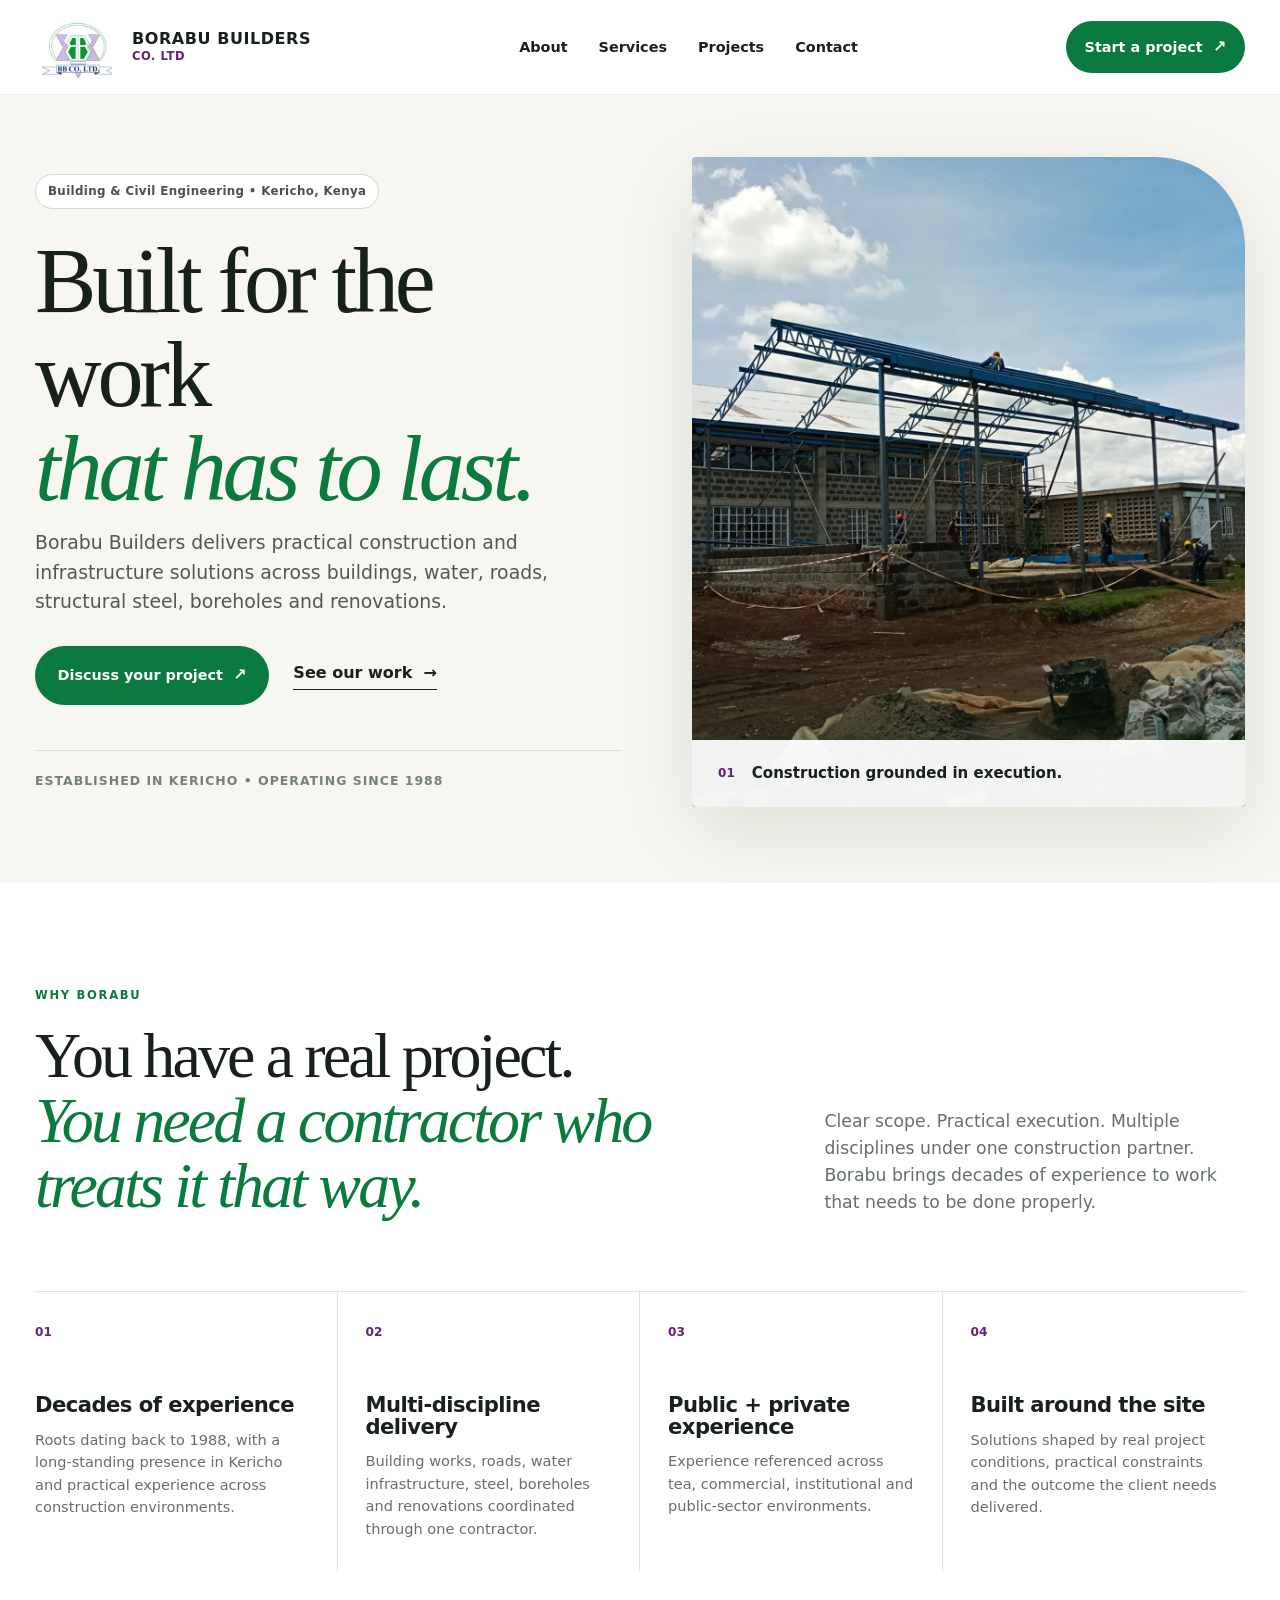
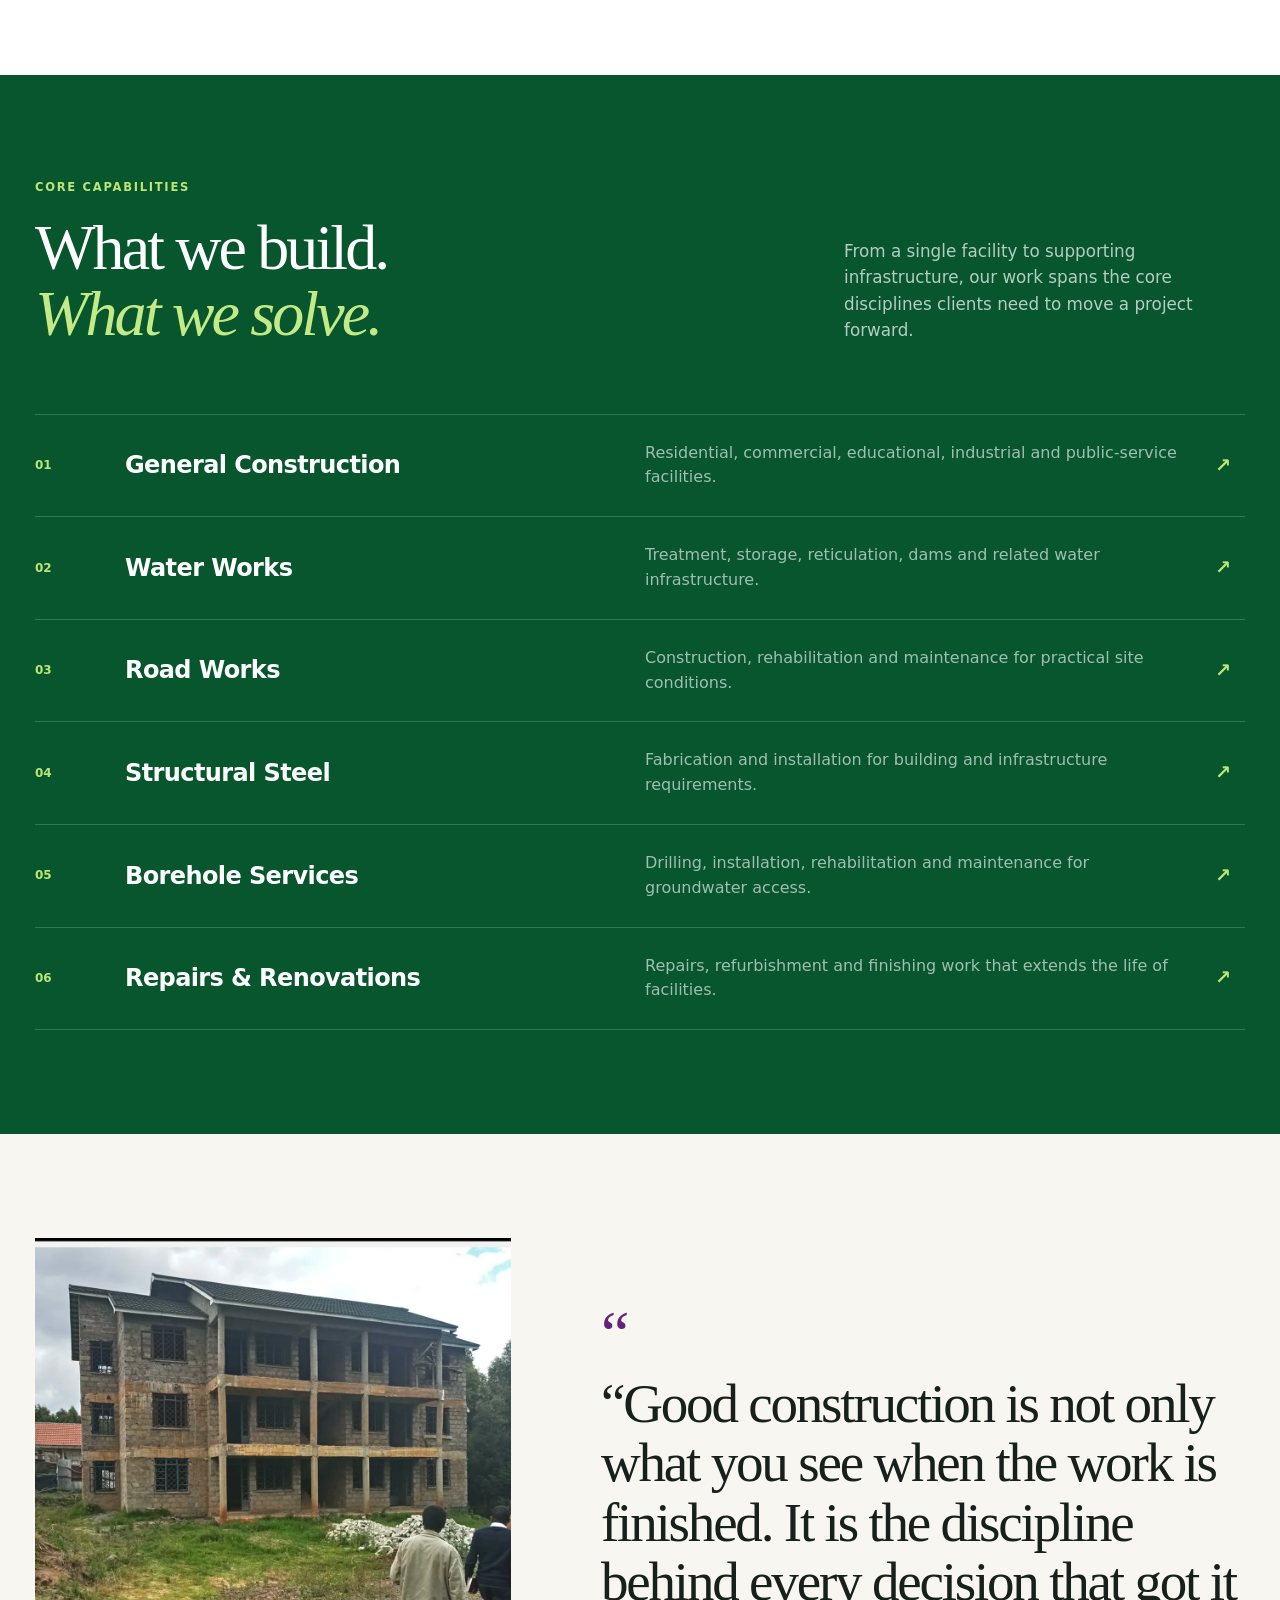
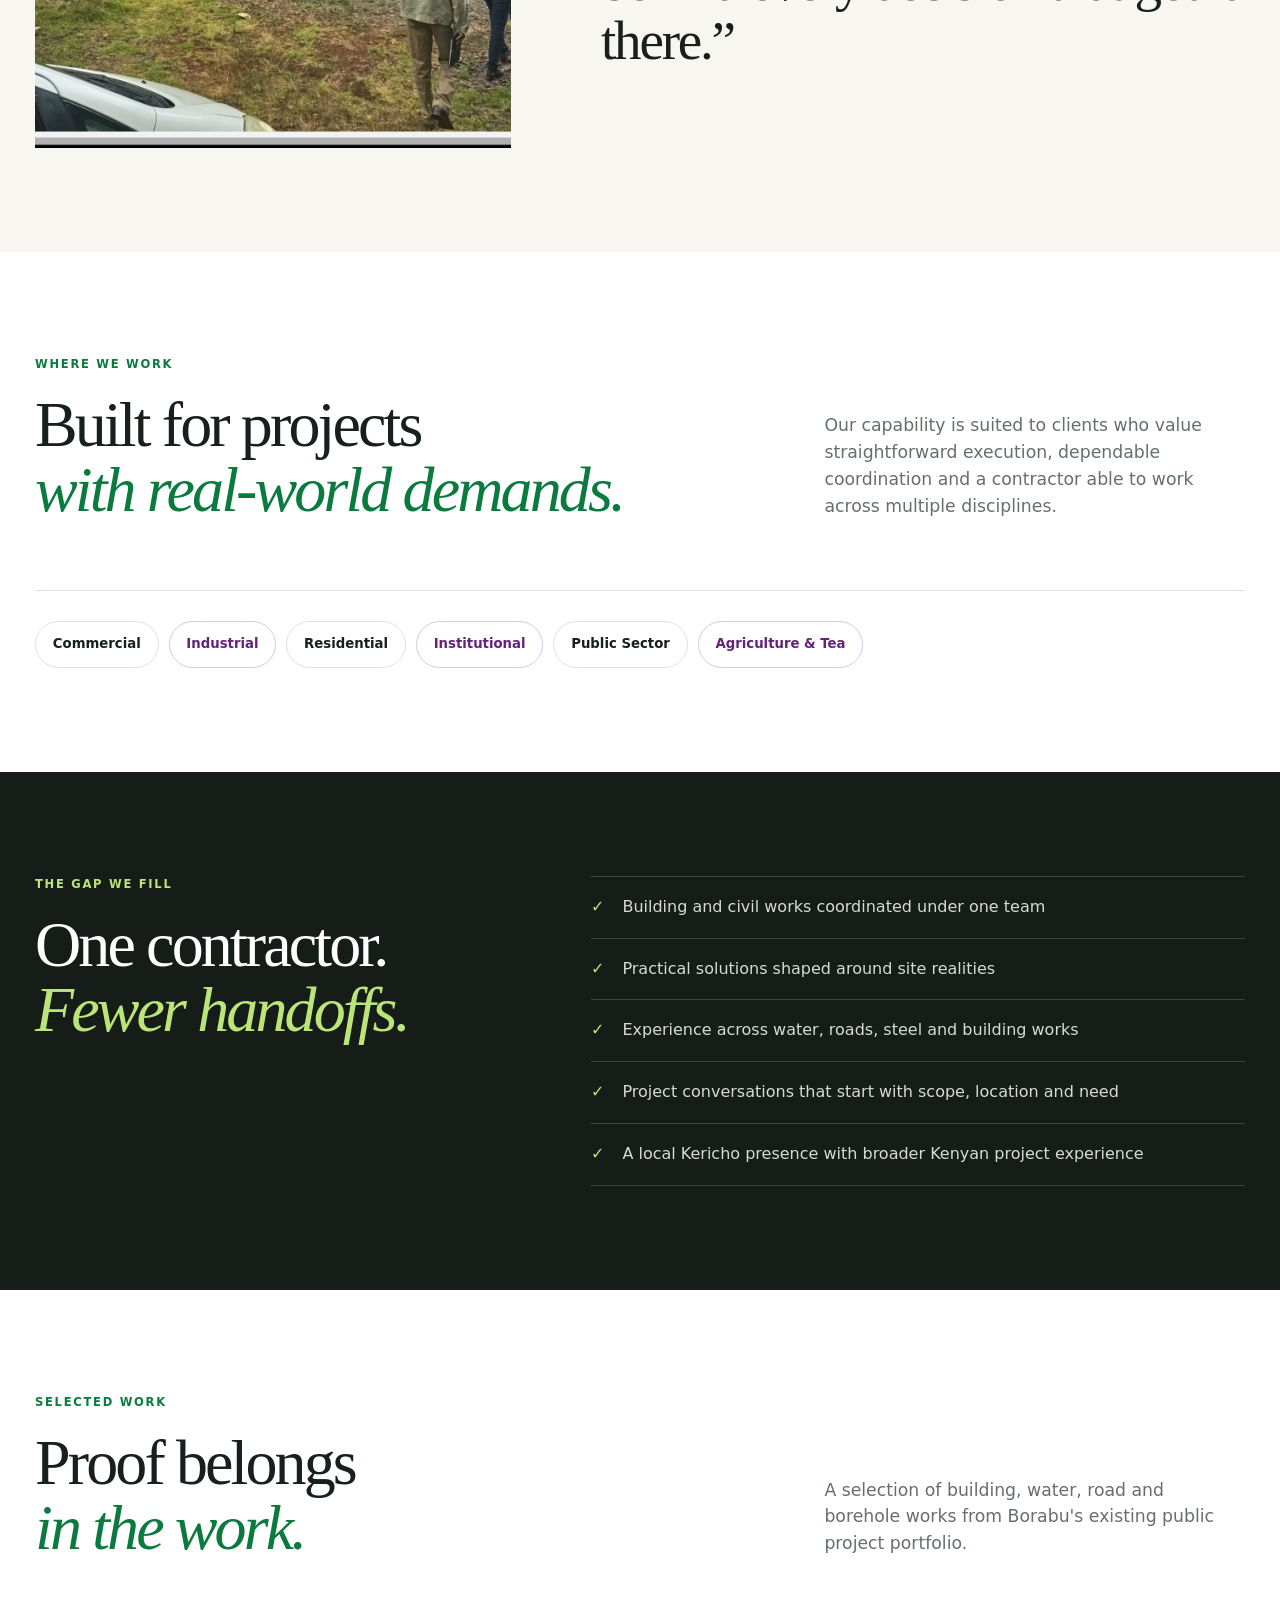
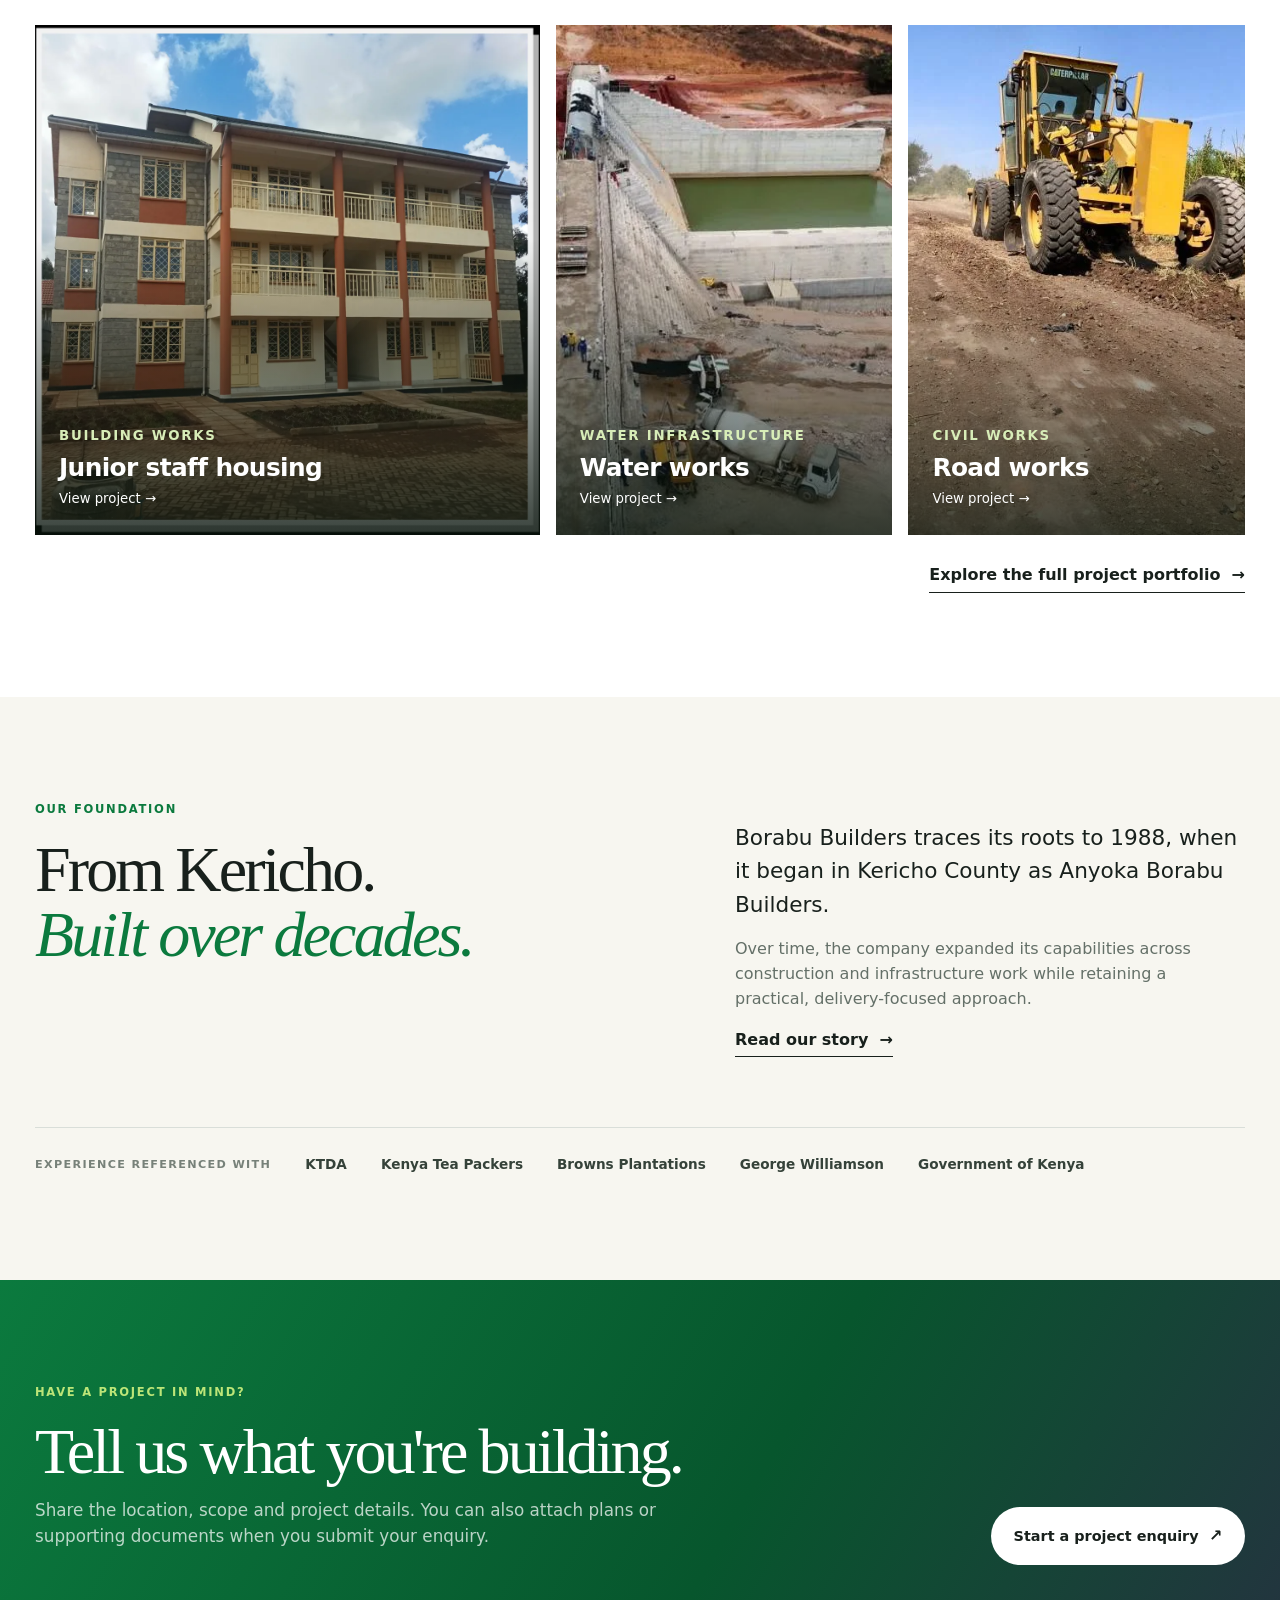
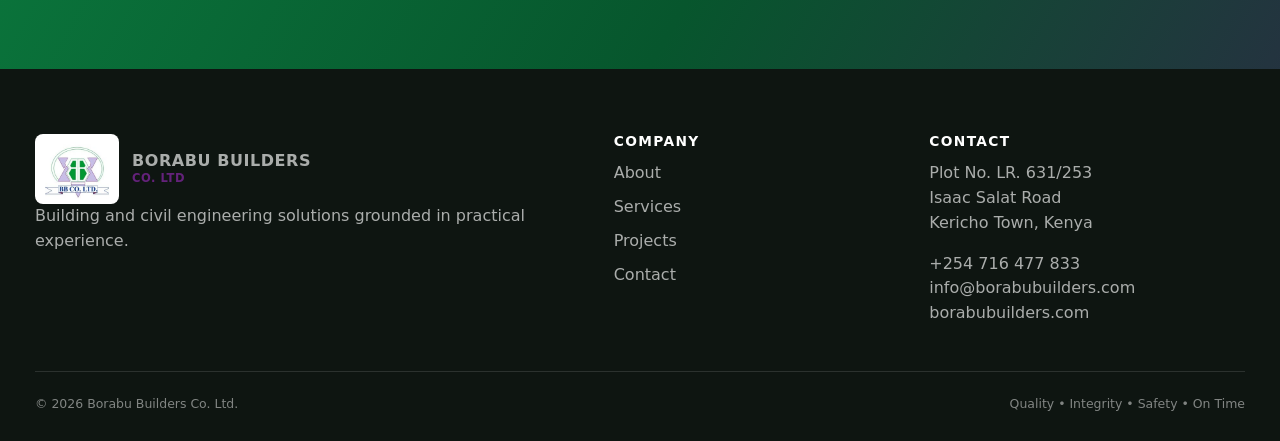
==== index.html @ abf2f1ab "Borabu Website Version 1" ====
<!doctype html>
<html lang="en">
<head>
  <meta charset="utf-8">
  <meta name="viewport" content="width=device-width,initial-scale=1">
  <title>Borabu Builders Co. Ltd | Building & Civil Engineering</title>
  <meta name="description" content="Borabu Builders Co. Ltd delivers building, civil engineering, water, road, steel, borehole and renovation works in Kenya.">
  <link rel="stylesheet" href="assets/css/styles.css">
</head>
<body>
<header class="site-header">
  <div class="container nav">
    <a class="brand" href="index.html" aria-label="Borabu Builders home">
      <img src="assets/images/borabu-logo.jpg" alt="Borabu Builders logo">
      <span>Borabu Builders<br><small>Co. Ltd</small></span>
    </a>
    <nav class="nav-links" aria-label="Primary navigation">
      <a href="about.html">About</a>
      <a href="services.html">Services</a>
      <a href="projects.html">Projects</a>
      <a href="contact.html">Contact</a>
    </nav>
    <a class="btn btn-primary header-cta" href="contact.html">Start a project <span>↗</span></a>
    <button class="menu-toggle" aria-label="Toggle menu">☰</button>
  </div>
</header>

<main>
  <section class="home-hero">
    <div class="container hero-split">
      <div class="hero-copy reveal">
        <div class="pill">Building & Civil Engineering • Kericho, Kenya</div>
        <h1>Built for the work<br><em>that has to last.</em></h1>
        <p class="hero-lead">Borabu Builders delivers practical construction and infrastructure solutions across buildings, water, roads, structural steel, boreholes and renovations.</p>
        <div class="hero-actions">
          <a class="btn btn-primary" href="contact.html">Discuss your project <span>↗</span></a>
          <a class="text-link" href="projects.html">See our work <span>→</span></a>
        </div>
        <div class="hero-note">Established in Kericho • Operating since 1988</div>
      </div>
      <div class="hero-visual reveal">
        <img src="assets/images/hero.webp" alt="Borabu Builders structural steel project">
        <div class="visual-tag"><span>01</span><strong>Construction grounded in execution.</strong></div>
      </div>
    </div>
  </section>

  <section class="why-section">
    <div class="container">
      <div class="section-kicker">Why Borabu</div>
      <div class="section-heading split-heading reveal">
        <h2>You have a real project.<br><em>You need a contractor who treats it that way.</em></h2>
        <p>Clear scope. Practical execution. Multiple disciplines under one construction partner. Borabu brings decades of experience to work that needs to be done properly.</p>
      </div>
      <div class="reason-grid">
        <article class="reason-card reveal"><span class="reason-index">01</span><h3>Decades of experience</h3><p>Roots dating back to 1988, with a long-standing presence in Kericho and practical experience across construction environments.</p></article>
        <article class="reason-card reveal"><span class="reason-index">02</span><h3>Multi-discipline delivery</h3><p>Building works, roads, water infrastructure, steel, boreholes and renovations coordinated through one contractor.</p></article>
        <article class="reason-card reveal"><span class="reason-index">03</span><h3>Public + private experience</h3><p>Experience referenced across tea, commercial, institutional and public-sector environments.</p></article>
        <article class="reason-card reveal"><span class="reason-index">04</span><h3>Built around the site</h3><p>Solutions shaped by real project conditions, practical constraints and the outcome the client needs delivered.</p></article>
      </div>
    </div>
  </section>

  <section class="capabilities-section">
    <div class="container">
      <div class="section-kicker light">Core capabilities</div>
      <div class="capabilities-head reveal">
        <h2>What we build.<br><em>What we solve.</em></h2>
        <p>From a single facility to supporting infrastructure, our work spans the core disciplines clients need to move a project forward.</p>
      </div>
      <div class="capability-list">
        <a class="capability-row reveal" href="services.html"><span>01</span><h3>General Construction</h3><p>Residential, commercial, educational, industrial and public-service facilities.</p><b>↗</b></a>
        <a class="capability-row reveal" href="services.html"><span>02</span><h3>Water Works</h3><p>Treatment, storage, reticulation, dams and related water infrastructure.</p><b>↗</b></a>
        <a class="capability-row reveal" href="services.html"><span>03</span><h3>Road Works</h3><p>Construction, rehabilitation and maintenance for practical site conditions.</p><b>↗</b></a>
        <a class="capability-row reveal" href="services.html"><span>04</span><h3>Structural Steel</h3><p>Fabrication and installation for building and infrastructure requirements.</p><b>↗</b></a>
        <a class="capability-row reveal" href="services.html"><span>05</span><h3>Borehole Services</h3><p>Drilling, installation, rehabilitation and maintenance for groundwater access.</p><b>↗</b></a>
        <a class="capability-row reveal" href="services.html"><span>06</span><h3>Repairs & Renovations</h3><p>Repairs, refurbishment and finishing work that extends the life of facilities.</p><b>↗</b></a>
      </div>
    </div>
  </section>

  <section class="statement-section">
    <div class="container statement-grid">
      <div class="statement-photo reveal"><img src="assets/images/project-ktda.webp" alt="Borabu Builders project work"></div>
      <blockquote class="reveal">“Good construction is not only what you see when the work is finished. It is the discipline behind every decision that got it there.”</blockquote>
    </div>
  </section>

  <section class="serve-section">
    <div class="container">
      <div class="section-kicker">Where we work</div>
      <div class="section-heading split-heading reveal">
        <h2>Built for projects<br><em>with real-world demands.</em></h2>
        <p>Our capability is suited to clients who value straightforward execution, dependable coordination and a contractor able to work across multiple disciplines.</p>
      </div>
      <div class="sector-strip reveal">
        <span>Commercial</span><span>Industrial</span><span>Residential</span><span>Institutional</span><span>Public Sector</span><span>Agriculture & Tea</span>
      </div>
    </div>
  </section>

  <section class="gap-section">
    <div class="container gap-grid">
      <div class="reveal">
        <div class="section-kicker light">The gap we fill</div>
        <h2>One contractor.<br><em>Fewer handoffs.</em></h2>
      </div>
      <div class="gap-list reveal">
        <div><span>✓</span>Building and civil works coordinated under one team</div>
        <div><span>✓</span>Practical solutions shaped around site realities</div>
        <div><span>✓</span>Experience across water, roads, steel and building works</div>
        <div><span>✓</span>Project conversations that start with scope, location and need</div>
        <div><span>✓</span>A local Kericho presence with broader Kenyan project experience</div>
      </div>
    </div>
  </section>

  <section class="work-section">
    <div class="container">
      <div class="section-kicker">Selected work</div>
      <div class="section-heading split-heading reveal">
        <h2>Proof belongs<br><em>in the work.</em></h2>
        <p>A selection of building, water, road and borehole works from Borabu's existing public project portfolio.</p>
      </div>
      <div class="work-grid">
        <a class="work-card work-card-wide reveal" href="projects.html"><img src="assets/images/project-staff-housing.webp" alt="Junior staff housing project"><div><small>Building works</small><h3>Junior staff housing</h3><span>View project →</span></div></a>
        <a class="work-card reveal" href="projects.html"><img src="assets/images/project-water.webp" alt="Water infrastructure project"><div><small>Water infrastructure</small><h3>Water works</h3><span>View project →</span></div></a>
        <a class="work-card reveal" href="projects.html"><img src="assets/images/project-road.webp" alt="Road works project"><div><small>Civil works</small><h3>Road works</h3><span>View project →</span></div></a>
      </div>
      <div class="work-link reveal"><a class="text-link" href="projects.html">Explore the full project portfolio <span>→</span></a></div>
    </div>
  </section>

  <section class="heritage-v3">
    <div class="container heritage-v3-grid">
      <div class="reveal"><div class="section-kicker">Our foundation</div><h2>From Kericho.<br><em>Built over decades.</em></h2></div>
      <div class="heritage-copy reveal"><p class="large-copy">Borabu Builders traces its roots to 1988, when it began in Kericho County as Anyoka Borabu Builders.</p><p>Over time, the company expanded its capabilities across construction and infrastructure work while retaining a practical, delivery-focused approach.</p><a class="text-link" href="about.html">Read our story <span>→</span></a></div>
    </div>
    <div class="container client-line reveal"><span>Experience referenced with</span><b>KTDA</b><b>Kenya Tea Packers</b><b>Browns Plantations</b><b>George Williamson</b><b>Government of Kenya</b></div>
  </section>

  <section class="final-cta">
    <div class="container final-cta-inner reveal">
      <div><div class="section-kicker light">Have a project in mind?</div><h2>Tell us what you're building.</h2><p>Share the location, scope and project details. You can also attach plans or supporting documents when you submit your enquiry.</p></div>
      <a class="btn btn-light" href="contact.html">Start a project enquiry <span>↗</span></a>
    </div>
  </section>
</main>

<footer class="footer footer-v3">
  <div class="container">
    <div class="footer-grid">
      <div><a class="brand brand-footer" href="index.html"><img src="assets/images/borabu-logo.jpg" alt="Borabu Builders logo"><span>Borabu Builders<br><small>Co. Ltd</small></span></a><p>Building and civil engineering solutions grounded in practical experience.</p></div>
      <div><h3>Company</h3><div class="footer-links"><a href="about.html">About</a><a href="services.html">Services</a><a href="projects.html">Projects</a><a href="contact.html">Contact</a></div></div>
      <div><h3>Contact</h3><p>Plot No. LR. 631/253<br>Isaac Salat Road<br>Kericho Town, Kenya</p><a href="tel:+254716477833">+254 716 477 833</a><br><a href="mailto:info@borabubuilders.com">info@borabubuilders.com</a><br><a href="https://borabubuilders.com">borabubuilders.com</a></div>
    </div>
    <div class="footer-bottom"><span>© 2026 Borabu Builders Co. Ltd.</span><span>Quality • Integrity • Safety • On Time</span></div>
  </div>
</footer>
<script src="assets/js/site.js"></script>
</body>
</html>
---- assets/css/styles.css ----
:root{
  --ink:#18201c;
  --green:#0b7a3e;
  --green-dark:#07562d;
  --lime:#89c53f;
  --purple:#64227b;
  --purple-dark:#3f1251;
  --cream:#f7f6f0;
  --paper:#fff;
  --muted:#647068;
  --line:#dde3de;
  --soft:#eef5ef;
  --white:#fff;
  --shadow:0 24px 80px rgba(20,42,28,.10);
  --radius:22px;
}
*{box-sizing:border-box}
html{scroll-behavior:smooth}
body{margin:0;font-family:Inter,ui-sans-serif,system-ui,-apple-system,BlinkMacSystemFont,"Segoe UI",sans-serif;background:var(--paper);color:var(--ink);line-height:1.55;-webkit-font-smoothing:antialiased}
img{max-width:100%;display:block}
a{color:inherit;text-decoration:none}
.container{width:min(1210px,calc(100% - 48px));margin:auto}
.eyebrow,.section-kicker{font-size:.72rem;font-weight:850;letter-spacing:.15em;text-transform:uppercase;color:var(--green);margin-bottom:18px}.section-kicker.light{color:#bce578}
h1,h2,h3{margin:0 0 .8rem;letter-spacing:-.045em;line-height:1.02}h1,h2{font-family:Georgia,"Times New Roman",serif;font-weight:500}h1{font-size:clamp(3.7rem,7.2vw,7.6rem)}h2{font-size:clamp(2.7rem,5vw,5.2rem)}h3{font-size:1.35rem;letter-spacing:-.025em}h1 em,h2 em{font-weight:400;color:var(--green);font-style:italic}p{margin:0 0 1rem;color:var(--muted)}.large-copy{font-size:1.35rem;color:var(--ink)}
.btn{display:inline-flex;align-items:center;justify-content:center;gap:.65rem;padding:1rem 1.35rem;border-radius:999px;border:1px solid transparent;font-weight:800;font-size:.9rem;transition:.2s ease}.btn span{font-size:1rem}.btn-primary{background:var(--green);color:#fff}.btn-primary:hover{background:var(--green-dark);transform:translateY(-1px)}.btn-light{background:#fff;color:var(--ink)}.btn-light:hover{background:var(--cream)}.btn-outline{border-color:rgba(255,255,255,.5);color:#fff}.text-link{display:inline-flex;gap:.7rem;align-items:center;font-weight:800;border-bottom:1px solid currentColor;padding-bottom:4px}.text-link:hover{color:var(--green)}
.site-header{position:sticky;z-index:50;top:0;background:rgba(255,255,255,.96);backdrop-filter:blur(16px);border-bottom:1px solid rgba(24,32,28,.08)}.nav{min-height:94px;display:flex;align-items:center;justify-content:space-between;gap:30px}.brand{display:flex;align-items:center;gap:13px;font-weight:900;min-width:235px}.brand img{width:84px;height:70px;object-fit:contain;background:#fff}.brand span{font-size:1rem;line-height:1.02;text-transform:uppercase;letter-spacing:.035em}.brand small{font-size:.72em;font-weight:800;color:var(--purple)}.nav-links{display:flex;gap:31px;font-size:.9rem;font-weight:750}.nav-links a{position:relative}.nav-links a:after{content:"";position:absolute;left:0;right:100%;height:2px;bottom:-7px;background:var(--lime);transition:.2s}.nav-links a:hover:after{right:0}.header-cta{padding:.8rem 1.1rem}.menu-toggle{display:none;border:0;background:none;font-size:1.7rem;color:var(--ink)}
.home-hero{padding:62px 0 76px;background:var(--cream);overflow:hidden}.hero-split{display:grid;grid-template-columns:1.03fr .97fr;gap:70px;align-items:center}.pill{display:inline-flex;border:1px solid #cfd8d1;border-radius:999px;padding:.45rem .75rem;font-size:.74rem;font-weight:800;letter-spacing:.03em;color:#46534b;margin-bottom:25px;background:#fff}.hero-copy h1{max-width:760px}.hero-lead{font-size:1.18rem;max-width:650px;color:#4d5b53}.hero-actions{display:flex;align-items:center;gap:24px;margin-top:30px;flex-wrap:wrap}.hero-note{margin-top:45px;padding-top:20px;border-top:1px solid #d9dfda;font-size:.78rem;letter-spacing:.08em;text-transform:uppercase;color:#748078;font-weight:800}.hero-visual{height:650px;position:relative;border-radius:4px 90px 4px 4px;overflow:hidden;box-shadow:var(--shadow)}.hero-visual img{width:100%;height:100%;object-fit:cover;filter:saturate(1.03) contrast(1.02)}.hero-visual:after{content:"";position:absolute;inset:0;background:linear-gradient(180deg,transparent 55%,rgba(7,44,25,.42))}.visual-tag{position:absolute;z-index:2;bottom:0;left:0;right:0;background:rgba(255,255,255,.94);display:flex;align-items:center;gap:17px;padding:22px 26px}.visual-tag span{color:var(--purple);font-size:.75rem;font-weight:900}.visual-tag strong{font-size:.94rem}
section{padding:104px 0}.section-heading{margin-top:8px}.split-heading{display:grid;grid-template-columns:1.05fr .65fr;gap:110px;align-items:end}.split-heading p{font-size:1.08rem;max-width:580px}.why-section{background:#fff}.reason-grid{display:grid;grid-template-columns:repeat(4,1fr);border-top:1px solid var(--line);margin-top:60px}.reason-card{padding:31px 28px 15px 0;border-right:1px solid var(--line);min-height:270px}.reason-card+ .reason-card{padding-left:28px}.reason-card:last-child{border-right:0}.reason-index{display:block;color:var(--purple);font-size:.76rem;font-weight:900;margin-bottom:52px}.reason-card h3{font-size:1.32rem}.reason-card p{font-size:.91rem}
.capabilities-section{background:var(--green-dark);color:#fff}.capabilities-head{display:grid;grid-template-columns:1fr .55fr;gap:80px;align-items:end}.capabilities-head h2 em{color:#c4ea88}.capabilities-head p{color:rgba(255,255,255,.70);font-size:1.05rem}.capability-list{margin-top:55px;border-top:1px solid rgba(255,255,255,.18)}.capability-row{display:grid;grid-template-columns:70px 1fr 1.1fr 30px;gap:20px;align-items:center;padding:26px 0;border-bottom:1px solid rgba(255,255,255,.18);transition:.2s}.capability-row:hover{padding-left:10px;background:rgba(255,255,255,.035)}.capability-row span{color:#bce578;font-size:.75rem;font-weight:900}.capability-row h3{margin:0;color:#fff;font-size:1.5rem}.capability-row p{margin:0;color:rgba(255,255,255,.62)}.capability-row b{font-size:1.2rem;color:#bce578}
.statement-section{background:var(--cream)}.statement-grid{display:grid;grid-template-columns:.85fr 1.15fr;gap:90px;align-items:center}.statement-photo{height:510px;overflow:hidden}.statement-photo img{width:100%;height:100%;object-fit:cover}.statement-grid blockquote{font-family:Georgia,"Times New Roman",serif;font-size:clamp(2.2rem,4.3vw,4.5rem);line-height:1.08;margin:0;color:var(--ink);letter-spacing:-.04em}.statement-grid blockquote:before{content:"“";display:block;color:var(--purple);font-size:4rem;line-height:.6;margin-bottom:20px}
.serve-section{background:#fff}.sector-strip{display:flex;flex-wrap:wrap;gap:10px;margin-top:55px;padding-top:30px;border-top:1px solid var(--line)}.sector-strip span{border:1px solid var(--line);border-radius:999px;padding:.75rem 1.05rem;font-weight:800;font-size:.83rem;background:#fff}.sector-strip span:nth-child(2n){border-color:#d9c7e0;color:var(--purple)}
.gap-section{background:#161d19;color:#fff}.gap-grid{display:grid;grid-template-columns:.8fr 1.2fr;gap:120px}.gap-grid h2 em{color:#bce578}.gap-list{border-top:1px solid rgba(255,255,255,.17)}.gap-list div{display:flex;gap:18px;padding:18px 0;border-bottom:1px solid rgba(255,255,255,.17);color:rgba(255,255,255,.83)}.gap-list span{color:#bce578;font-weight:900}
.work-section{background:#fff}.work-grid{display:grid;grid-template-columns:1.2fr .8fr .8fr;gap:16px;margin-top:52px}.work-card{height:510px;position:relative;overflow:hidden;background:#222}.work-card img{width:100%;height:100%;object-fit:cover;transition:.45s}.work-card:hover img{transform:scale(1.025)}.work-card:after{content:"";position:absolute;inset:0;background:linear-gradient(0deg,rgba(8,20,12,.78),transparent 58%)}.work-card div{position:absolute;z-index:2;bottom:24px;left:24px;right:24px;color:#fff}.work-card small{text-transform:uppercase;letter-spacing:.13em;color:#d8edb8;font-weight:850}.work-card h3{margin:.4rem 0;font-size:1.55rem}.work-card span{font-size:.83rem}.work-link{display:flex;justify-content:flex-end;margin-top:28px}
.heritage-v3{background:var(--cream)}.heritage-v3-grid{display:grid;grid-template-columns:1fr .85fr;gap:100px;align-items:start}.heritage-copy{padding-top:20px}.client-line{margin-top:70px;padding-top:26px;border-top:1px solid #d9ded9;display:flex;flex-wrap:wrap;gap:22px 34px;align-items:center}.client-line span{text-transform:uppercase;letter-spacing:.12em;font-size:.7rem;color:#778179;font-weight:900}.client-line b{font-size:.85rem;color:#354239}
.final-cta{background:linear-gradient(120deg,var(--green) 0%,var(--green-dark) 58%,var(--purple-dark) 140%);color:#fff}.final-cta-inner{display:flex;align-items:flex-end;justify-content:space-between;gap:70px}.final-cta h2{max-width:760px}.final-cta p{max-width:650px;color:rgba(255,255,255,.72);font-size:1.05rem}
.footer{background:#0e1511;color:#fff;padding:65px 0 28px}.footer-grid{display:grid;grid-template-columns:1.45fr .7fr .9fr;gap:70px}.brand-footer img{background:#fff;border-radius:8px;padding:3px}.footer p,.footer a{color:rgba(255,255,255,.65)}.footer h3{font-size:.86rem;text-transform:uppercase;letter-spacing:.1em;color:#fff}.footer-links{display:grid;gap:9px}.footer-bottom{margin-top:45px;padding-top:22px;border-top:1px solid rgba(255,255,255,.12);display:flex;justify-content:space-between;gap:20px;font-size:.78rem;color:rgba(255,255,255,.48)}
/* Supporting pages retained from V2, refreshed into V3 visual system */
.page-hero{padding:105px 0 85px;background:#172019;color:#fff}.page-hero-v3{background:linear-gradient(120deg,var(--green-dark),#153323 70%,var(--purple-dark));}.page-hero h1{max-width:900px}.page-hero h1 em{color:#c4ea88}.page-hero p{color:rgba(255,255,255,.7);max-width:760px;font-size:1.1rem}.content-grid{display:grid;grid-template-columns:.75fr 1.25fr;gap:80px}.intro-grid{display:grid;grid-template-columns:.9fr 1.1fr;gap:90px}.lead{font-size:1.22rem;color:var(--ink)}.service-grid{display:grid;grid-template-columns:repeat(3,1fr);gap:16px;margin-top:40px}.service-card{background:#fff;border:1px solid var(--line);padding:28px;min-height:245px}.service-no{font-size:.73rem;color:var(--purple);font-weight:900;letter-spacing:.1em}.projects{background:var(--green-dark);color:#fff}.project-grid{display:grid;grid-template-columns:1.2fr .8fr;gap:18px;margin-top:42px}.project-stack{display:grid;grid-template-columns:1fr 1fr;gap:18px}.project-card{position:relative;overflow:hidden;min-height:360px;background:#24352f}.project-card.large{min-height:738px}.project-card img{width:100%;height:100%;object-fit:cover;position:absolute;inset:0}.project-card:after{content:"";position:absolute;inset:0;background:linear-gradient(0deg,rgba(7,20,16,.88),rgba(7,20,16,0) 60%)}.project-label{position:absolute;z-index:2;left:24px;right:24px;bottom:22px}.project-label small{color:#d8edb8;text-transform:uppercase;letter-spacing:.12em;font-weight:800}.project-label h3{color:#fff}.heritage{background:var(--cream)}.heritage-grid{display:grid;grid-template-columns:1fr 1fr;gap:90px;align-items:center}.heritage-panel{background:var(--green-dark);color:#fff;padding:46px}.timeline{border-left:1px solid rgba(255,255,255,.25);padding-left:22px;margin-top:28px}.timeline div{margin-bottom:22px}.clients{padding:64px 0}.client-row{display:flex;flex-wrap:wrap;gap:10px;margin-top:24px}.client-chip{padding:.7rem 1rem;border:1px solid var(--line);border-radius:999px;background:#fff;font-weight:800;font-size:.88rem}.cta{padding:30px 0 100px}.cta-box{background:var(--green);color:#fff;padding:56px;display:flex;justify-content:space-between;align-items:end;gap:40px}.project-list{display:grid;grid-template-columns:repeat(3,1fr);gap:18px}.project-tile{background:#fff;border:1px solid var(--line);overflow:hidden}.project-tile img{width:100%;height:240px;object-fit:cover}.project-tile div{padding:20px}.image-band{height:520px;overflow:hidden}.image-band img{width:100%;height:100%;object-fit:cover}
.contact-section{background:#fff}.contact-grid-v3{display:grid;grid-template-columns:.72fr 1.28fr;gap:86px;align-items:start}.contact-card-v3{background:var(--cream);padding:42px;position:sticky;top:120px;border-top:4px solid var(--green)}.contact-card-v3 h2{font-size:2.6rem}.contact-card-v3 a{font-weight:750;color:var(--green-dark)}.contact-rule{height:1px;background:#d7ded8;margin:27px 0}.form-wrap h2{font-size:3.6rem}.form-wrap form{display:grid;gap:17px;margin-top:34px}.form-row{display:grid;grid-template-columns:1fr 1fr;gap:15px}.field{display:grid;gap:7px}label{font-weight:800;font-size:.84rem}input,textarea,select{width:100%;border:1px solid #cfd8d1;background:#fff;border-radius:0;padding:14px 14px;font:inherit;color:var(--ink);outline:none}input:focus,textarea:focus,select:focus{border-color:var(--green);box-shadow:0 0 0 3px rgba(11,122,62,.08)}textarea{min-height:155px;resize:vertical}.upload-field{background:var(--cream);padding:18px;border-left:3px solid var(--purple)}input[type=file]{background:#fff}.note{font-size:.76rem;color:#78817b;margin:0}.hidden-field{position:absolute;overflow:hidden;clip:rect(0 0 0 0);height:1px;width:1px;margin:-1px;padding:0;border:0}
.reveal{opacity:0;transform:translateY(18px);transition:.65s ease}.reveal.visible{opacity:1;transform:none}
@media(max-width:980px){.nav-links{position:absolute;display:none;top:94px;left:24px;right:24px;background:#fff;box-shadow:var(--shadow);padding:22px;flex-direction:column;align-items:flex-start}.nav-links.open{display:flex}.menu-toggle{display:block}.header-cta{display:none}.hero-split,.split-heading,.capabilities-head,.statement-grid,.gap-grid,.heritage-v3-grid,.content-grid,.intro-grid,.heritage-grid,.contact-grid-v3{grid-template-columns:1fr;gap:48px}.hero-visual{height:520px}.reason-grid{grid-template-columns:1fr 1fr}.reason-card:nth-child(2){border-right:0}.reason-card:nth-child(3),.reason-card:nth-child(4){border-top:1px solid var(--line)}.capability-row{grid-template-columns:55px 1fr 30px}.capability-row p{grid-column:2/3}.work-grid{grid-template-columns:1fr 1fr}.work-card-wide{grid-column:1/-1}.footer-grid{grid-template-columns:1fr 1fr}.project-list,.service-grid{grid-template-columns:1fr 1fr}.contact-card-v3{position:static}}
@media(max-width:640px){.container{width:min(100% - 28px,1210px)}.nav{min-height:82px}.brand{min-width:auto}.brand img{width:68px;height:56px}.brand span{font-size:.82rem}.nav-links{top:82px;left:14px;right:14px}.home-hero{padding-top:42px}.hero-split{gap:36px}.hero-copy h1{font-size:3.55rem}.hero-lead{font-size:1rem}.hero-visual{height:410px;border-radius:3px 48px 3px 3px}section{padding:76px 0}.reason-grid{grid-template-columns:1fr}.reason-card,.reason-card+ .reason-card{padding:28px 0;border-right:0;border-top:1px solid var(--line);min-height:auto}.reason-index{margin-bottom:24px}.capability-row{grid-template-columns:42px 1fr 25px;gap:12px}.capability-row h3{font-size:1.25rem}.capability-row p{font-size:.86rem}.statement-photo{height:380px}.work-grid{grid-template-columns:1fr}.work-card-wide{grid-column:auto}.work-card{height:420px}.client-line{align-items:flex-start;flex-direction:column}.final-cta-inner{align-items:flex-start;flex-direction:column}.footer-grid{grid-template-columns:1fr}.footer-bottom{flex-direction:column}.form-row,.project-list,.service-grid,.project-stack{grid-template-columns:1fr}.form-wrap h2{font-size:2.9rem}.contact-card-v3{padding:28px}.page-hero{padding:75px 0 60px}.page-hero h1{font-size:3.8rem}.project-grid{grid-template-columns:1fr}.project-card.large{min-height:500px}}
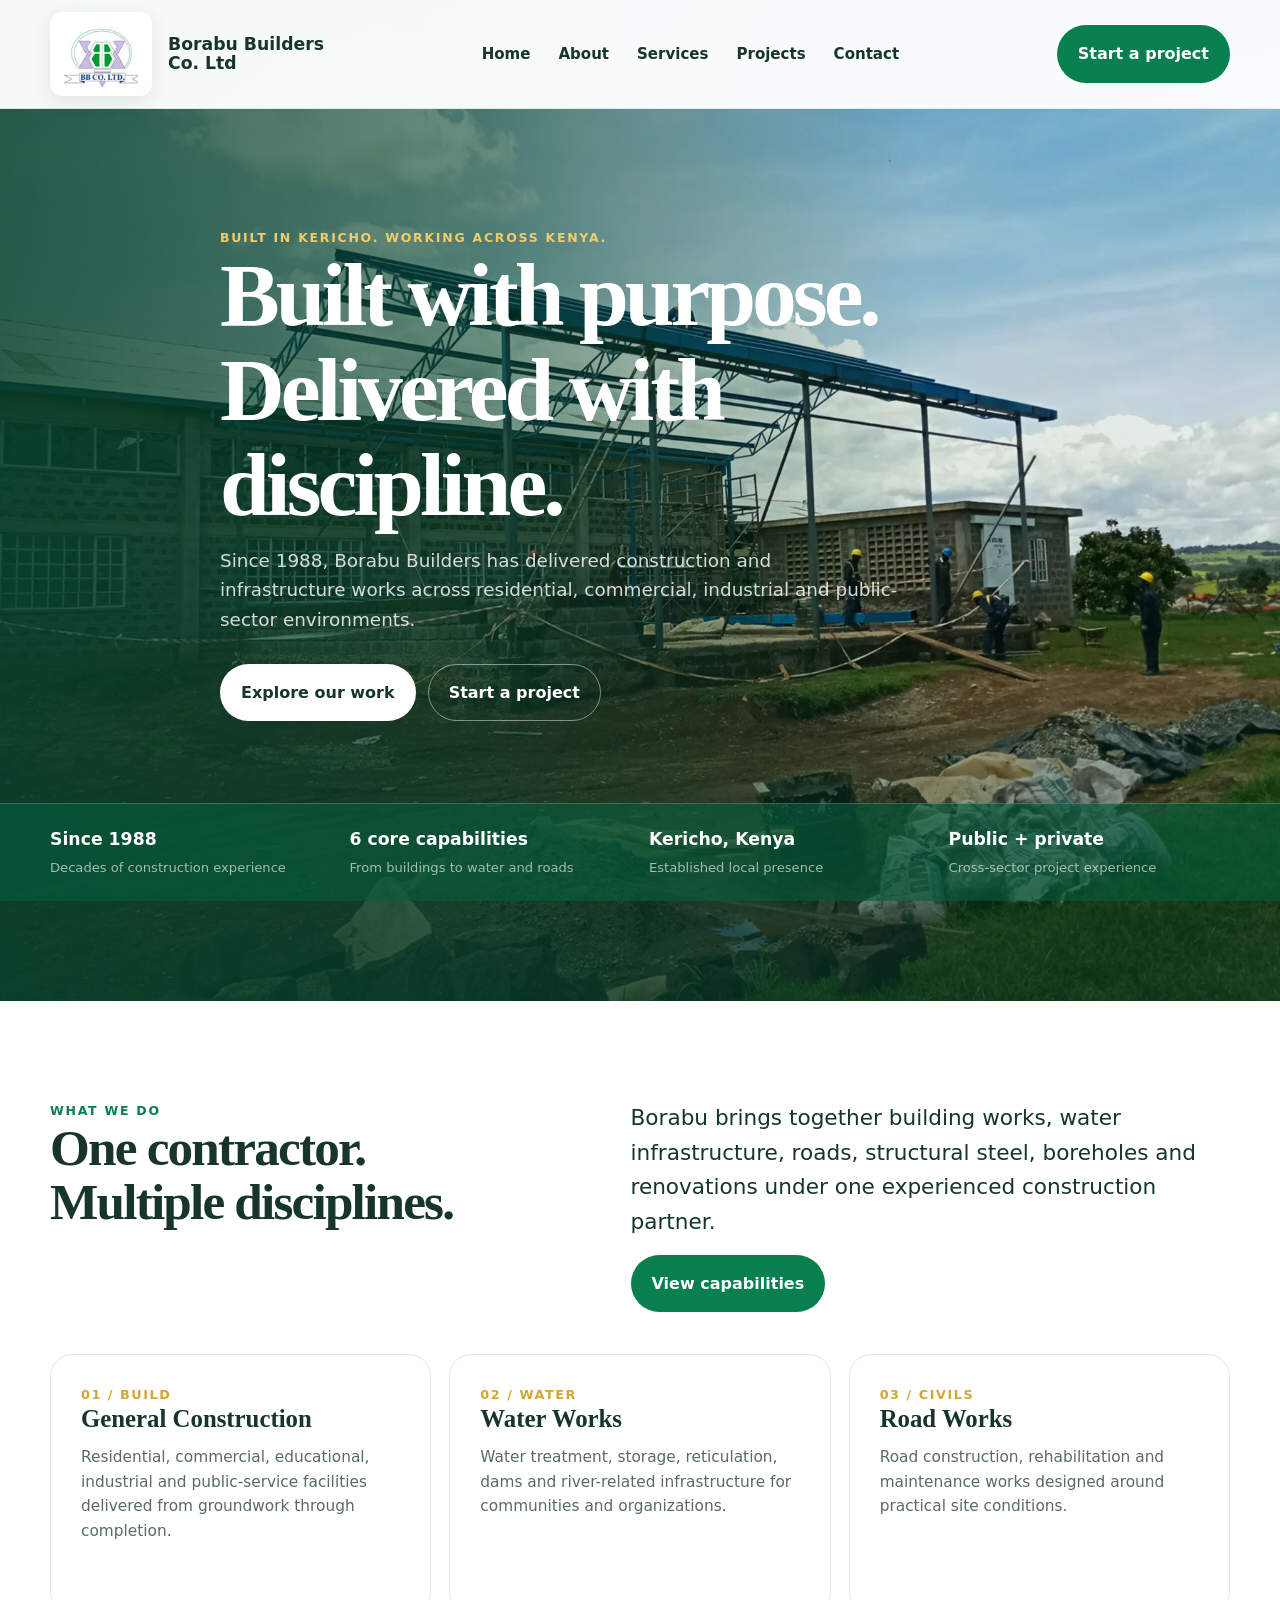
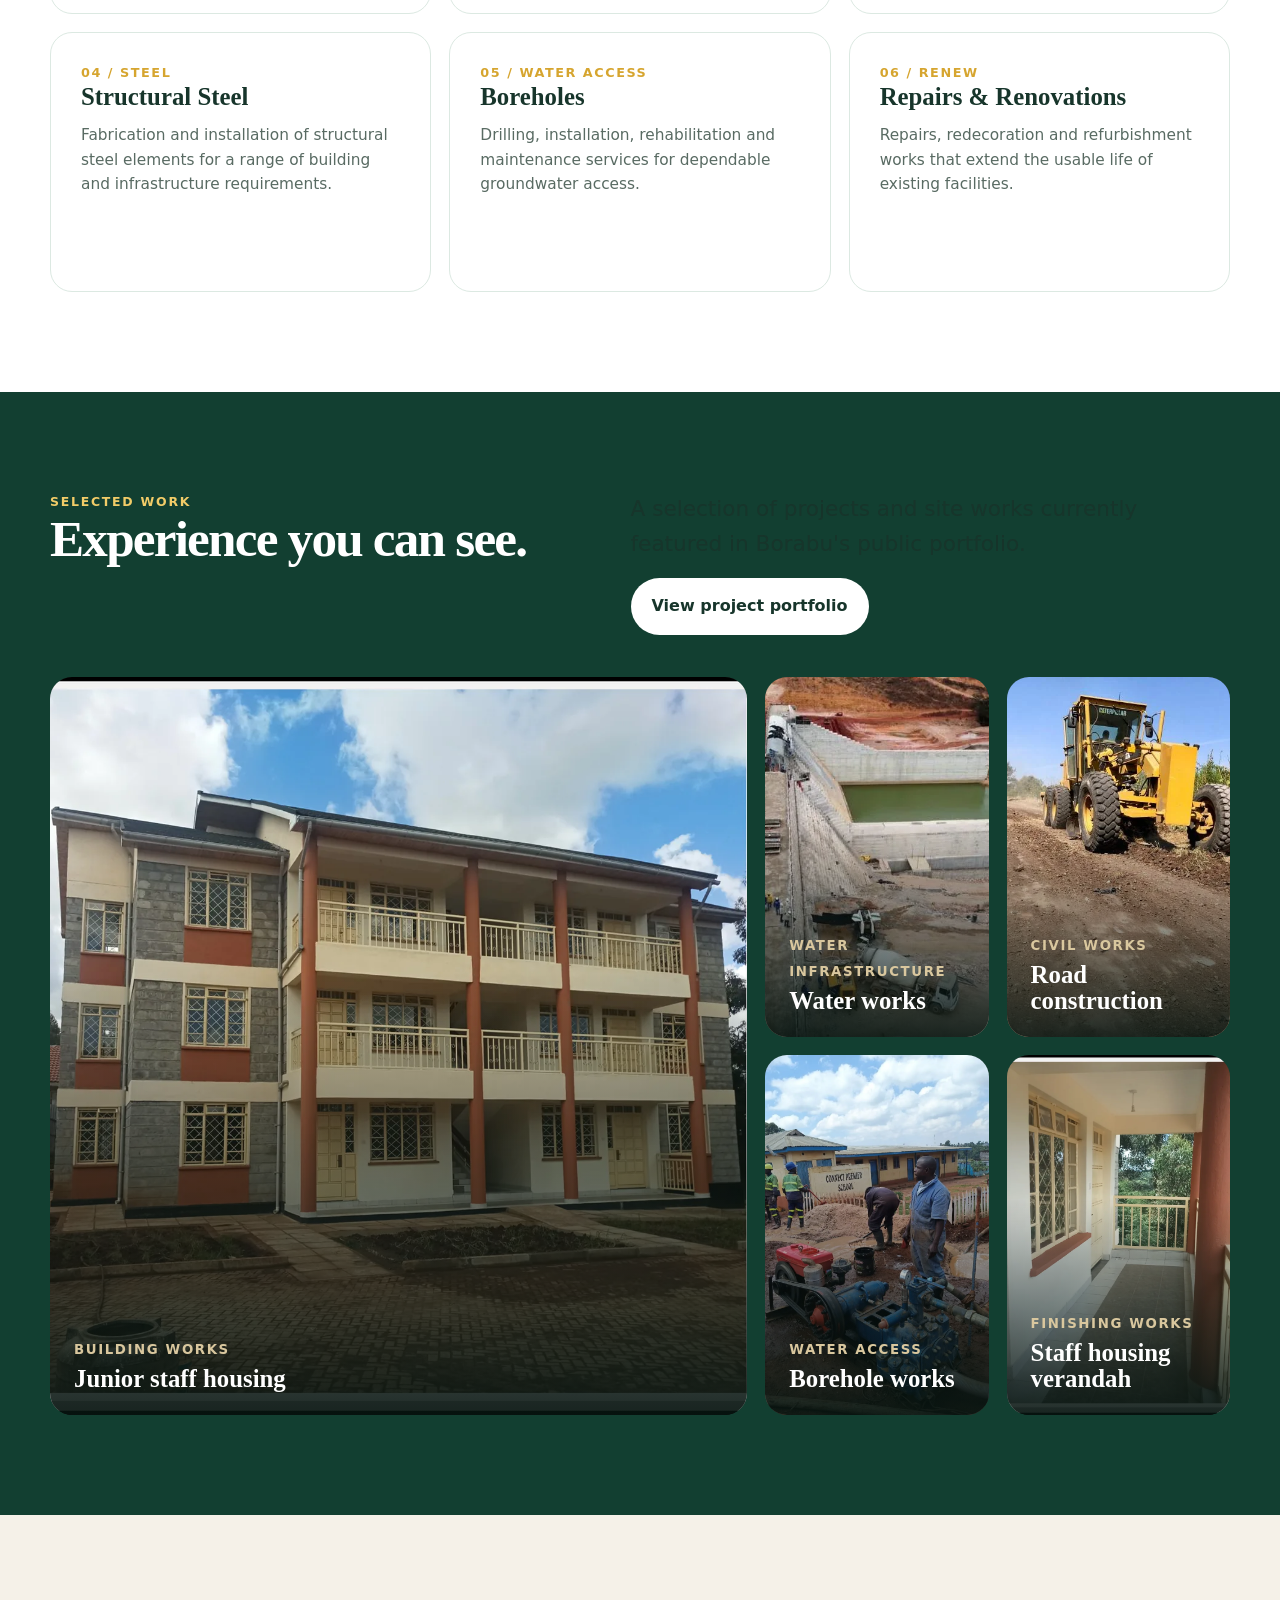
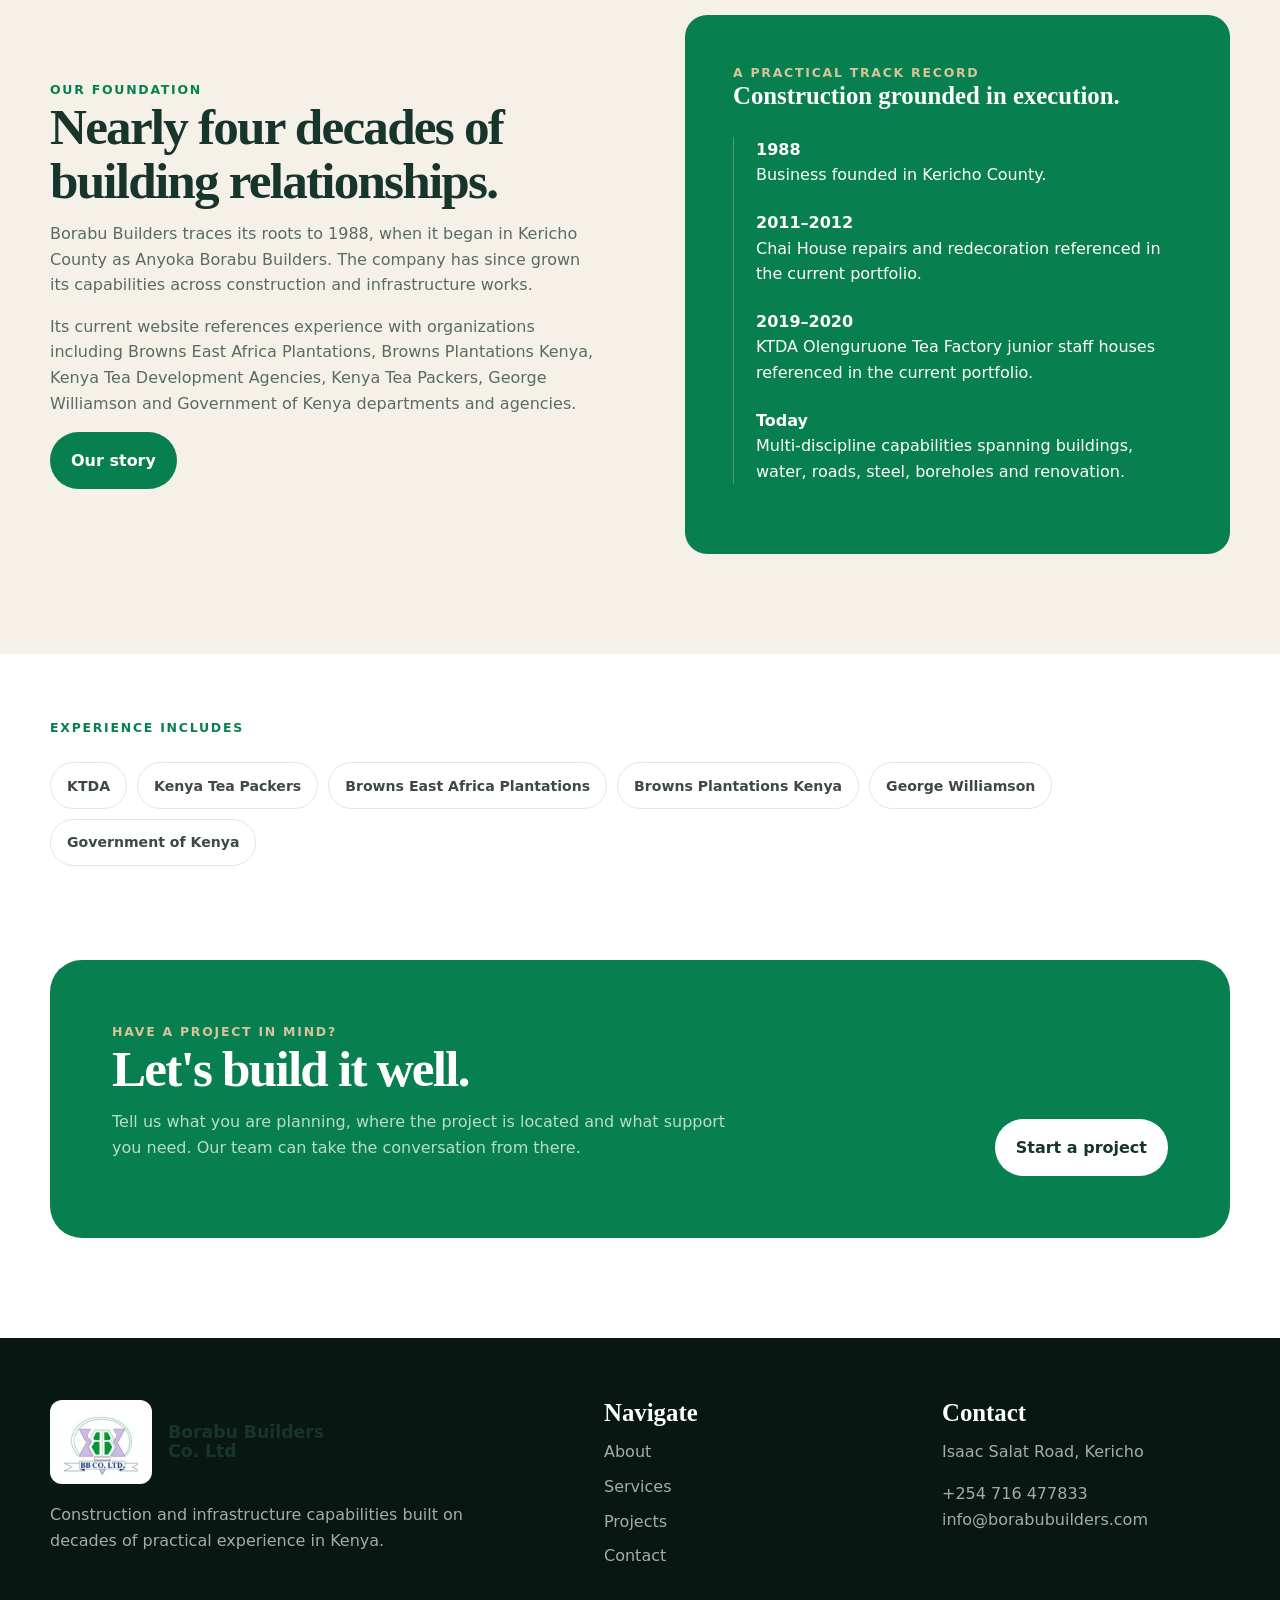
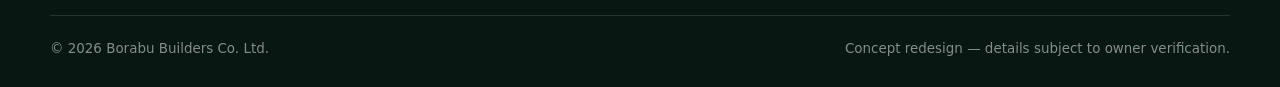
==== commit 80a134fe: "borabu-redesign-v4" ====
--- a/index.html
+++ b/index.html
@@ -1,162 +1,9 @@
-<!doctype html>
-<html lang="en">
-<head>
-  <meta charset="utf-8">
-  <meta name="viewport" content="width=device-width,initial-scale=1">
-  <title>Borabu Builders Co. Ltd | Building & Civil Engineering</title>
-  <meta name="description" content="Borabu Builders Co. Ltd delivers building, civil engineering, water, road, steel, borehole and renovation works in Kenya.">
-  <link rel="stylesheet" href="assets/css/styles.css">
-</head>
-<body>
-<header class="site-header">
-  <div class="container nav">
-    <a class="brand" href="index.html" aria-label="Borabu Builders home">
-      <img src="assets/images/borabu-logo.jpg" alt="Borabu Builders logo">
-      <span>Borabu Builders<br><small>Co. Ltd</small></span>
-    </a>
-    <nav class="nav-links" aria-label="Primary navigation">
-      <a href="about.html">About</a>
-      <a href="services.html">Services</a>
-      <a href="projects.html">Projects</a>
-      <a href="contact.html">Contact</a>
-    </nav>
-    <a class="btn btn-primary header-cta" href="contact.html">Start a project <span>↗</span></a>
-    <button class="menu-toggle" aria-label="Toggle menu">☰</button>
-  </div>
-</header>
-
-<main>
-  <section class="home-hero">
-    <div class="container hero-split">
-      <div class="hero-copy reveal">
-        <div class="pill">Building & Civil Engineering • Kericho, Kenya</div>
-        <h1>Built for the work<br><em>that has to last.</em></h1>
-        <p class="hero-lead">Borabu Builders delivers practical construction and infrastructure solutions across buildings, water, roads, structural steel, boreholes and renovations.</p>
-        <div class="hero-actions">
-          <a class="btn btn-primary" href="contact.html">Discuss your project <span>↗</span></a>
-          <a class="text-link" href="projects.html">See our work <span>→</span></a>
-        </div>
-        <div class="hero-note">Established in Kericho • Operating since 1988</div>
-      </div>
-      <div class="hero-visual reveal">
-        <img src="assets/images/hero.webp" alt="Borabu Builders structural steel project">
-        <div class="visual-tag"><span>01</span><strong>Construction grounded in execution.</strong></div>
-      </div>
-    </div>
-  </section>
-
-  <section class="why-section">
-    <div class="container">
-      <div class="section-kicker">Why Borabu</div>
-      <div class="section-heading split-heading reveal">
-        <h2>You have a real project.<br><em>You need a contractor who treats it that way.</em></h2>
-        <p>Clear scope. Practical execution. Multiple disciplines under one construction partner. Borabu brings decades of experience to work that needs to be done properly.</p>
-      </div>
-      <div class="reason-grid">
-        <article class="reason-card reveal"><span class="reason-index">01</span><h3>Decades of experience</h3><p>Roots dating back to 1988, with a long-standing presence in Kericho and practical experience across construction environments.</p></article>
-        <article class="reason-card reveal"><span class="reason-index">02</span><h3>Multi-discipline delivery</h3><p>Building works, roads, water infrastructure, steel, boreholes and renovations coordinated through one contractor.</p></article>
-        <article class="reason-card reveal"><span class="reason-index">03</span><h3>Public + private experience</h3><p>Experience referenced across tea, commercial, institutional and public-sector environments.</p></article>
-        <article class="reason-card reveal"><span class="reason-index">04</span><h3>Built around the site</h3><p>Solutions shaped by real project conditions, practical constraints and the outcome the client needs delivered.</p></article>
-      </div>
-    </div>
-  </section>
-
-  <section class="capabilities-section">
-    <div class="container">
-      <div class="section-kicker light">Core capabilities</div>
-      <div class="capabilities-head reveal">
-        <h2>What we build.<br><em>What we solve.</em></h2>
-        <p>From a single facility to supporting infrastructure, our work spans the core disciplines clients need to move a project forward.</p>
-      </div>
-      <div class="capability-list">
-        <a class="capability-row reveal" href="services.html"><span>01</span><h3>General Construction</h3><p>Residential, commercial, educational, industrial and public-service facilities.</p><b>↗</b></a>
-        <a class="capability-row reveal" href="services.html"><span>02</span><h3>Water Works</h3><p>Treatment, storage, reticulation, dams and related water infrastructure.</p><b>↗</b></a>
-        <a class="capability-row reveal" href="services.html"><span>03</span><h3>Road Works</h3><p>Construction, rehabilitation and maintenance for practical site conditions.</p><b>↗</b></a>
-        <a class="capability-row reveal" href="services.html"><span>04</span><h3>Structural Steel</h3><p>Fabrication and installation for building and infrastructure requirements.</p><b>↗</b></a>
-        <a class="capability-row reveal" href="services.html"><span>05</span><h3>Borehole Services</h3><p>Drilling, installation, rehabilitation and maintenance for groundwater access.</p><b>↗</b></a>
-        <a class="capability-row reveal" href="services.html"><span>06</span><h3>Repairs & Renovations</h3><p>Repairs, refurbishment and finishing work that extends the life of facilities.</p><b>↗</b></a>
-      </div>
-    </div>
-  </section>
-
-  <section class="statement-section">
-    <div class="container statement-grid">
-      <div class="statement-photo reveal"><img src="assets/images/project-ktda.webp" alt="Borabu Builders project work"></div>
-      <blockquote class="reveal">“Good construction is not only what you see when the work is finished. It is the discipline behind every decision that got it there.”</blockquote>
-    </div>
-  </section>
-
-  <section class="serve-section">
-    <div class="container">
-      <div class="section-kicker">Where we work</div>
-      <div class="section-heading split-heading reveal">
-        <h2>Built for projects<br><em>with real-world demands.</em></h2>
-        <p>Our capability is suited to clients who value straightforward execution, dependable coordination and a contractor able to work across multiple disciplines.</p>
-      </div>
-      <div class="sector-strip reveal">
-        <span>Commercial</span><span>Industrial</span><span>Residential</span><span>Institutional</span><span>Public Sector</span><span>Agriculture & Tea</span>
-      </div>
-    </div>
-  </section>
-
-  <section class="gap-section">
-    <div class="container gap-grid">
-      <div class="reveal">
-        <div class="section-kicker light">The gap we fill</div>
-        <h2>One contractor.<br><em>Fewer handoffs.</em></h2>
-      </div>
-      <div class="gap-list reveal">
-        <div><span>✓</span>Building and civil works coordinated under one team</div>
-        <div><span>✓</span>Practical solutions shaped around site realities</div>
-        <div><span>✓</span>Experience across water, roads, steel and building works</div>
-        <div><span>✓</span>Project conversations that start with scope, location and need</div>
-        <div><span>✓</span>A local Kericho presence with broader Kenyan project experience</div>
-      </div>
-    </div>
-  </section>
-
-  <section class="work-section">
-    <div class="container">
-      <div class="section-kicker">Selected work</div>
-      <div class="section-heading split-heading reveal">
-        <h2>Proof belongs<br><em>in the work.</em></h2>
-        <p>A selection of building, water, road and borehole works from Borabu's existing public project portfolio.</p>
-      </div>
-      <div class="work-grid">
-        <a class="work-card work-card-wide reveal" href="projects.html"><img src="assets/images/project-staff-housing.webp" alt="Junior staff housing project"><div><small>Building works</small><h3>Junior staff housing</h3><span>View project →</span></div></a>
-        <a class="work-card reveal" href="projects.html"><img src="assets/images/project-water.webp" alt="Water infrastructure project"><div><small>Water infrastructure</small><h3>Water works</h3><span>View project →</span></div></a>
-        <a class="work-card reveal" href="projects.html"><img src="assets/images/project-road.webp" alt="Road works project"><div><small>Civil works</small><h3>Road works</h3><span>View project →</span></div></a>
-      </div>
-      <div class="work-link reveal"><a class="text-link" href="projects.html">Explore the full project portfolio <span>→</span></a></div>
-    </div>
-  </section>
-
-  <section class="heritage-v3">
-    <div class="container heritage-v3-grid">
-      <div class="reveal"><div class="section-kicker">Our foundation</div><h2>From Kericho.<br><em>Built over decades.</em></h2></div>
-      <div class="heritage-copy reveal"><p class="large-copy">Borabu Builders traces its roots to 1988, when it began in Kericho County as Anyoka Borabu Builders.</p><p>Over time, the company expanded its capabilities across construction and infrastructure work while retaining a practical, delivery-focused approach.</p><a class="text-link" href="about.html">Read our story <span>→</span></a></div>
-    </div>
-    <div class="container client-line reveal"><span>Experience referenced with</span><b>KTDA</b><b>Kenya Tea Packers</b><b>Browns Plantations</b><b>George Williamson</b><b>Government of Kenya</b></div>
-  </section>
-
-  <section class="final-cta">
-    <div class="container final-cta-inner reveal">
-      <div><div class="section-kicker light">Have a project in mind?</div><h2>Tell us what you're building.</h2><p>Share the location, scope and project details. You can also attach plans or supporting documents when you submit your enquiry.</p></div>
-      <a class="btn btn-light" href="contact.html">Start a project enquiry <span>↗</span></a>
-    </div>
-  </section>
-</main>
-
-<footer class="footer footer-v3">
-  <div class="container">
-    <div class="footer-grid">
-      <div><a class="brand brand-footer" href="index.html"><img src="assets/images/borabu-logo.jpg" alt="Borabu Builders logo"><span>Borabu Builders<br><small>Co. Ltd</small></span></a><p>Building and civil engineering solutions grounded in practical experience.</p></div>
-      <div><h3>Company</h3><div class="footer-links"><a href="about.html">About</a><a href="services.html">Services</a><a href="projects.html">Projects</a><a href="contact.html">Contact</a></div></div>
-      <div><h3>Contact</h3><p>Plot No. LR. 631/253<br>Isaac Salat Road<br>Kericho Town, Kenya</p><a href="tel:+254716477833">+254 716 477 833</a><br><a href="mailto:info@borabubuilders.com">info@borabubuilders.com</a><br><a href="https://borabubuilders.com">borabubuilders.com</a></div>
-    </div>
-    <div class="footer-bottom"><span>© 2026 Borabu Builders Co. Ltd.</span><span>Quality • Integrity • Safety • On Time</span></div>
-  </div>
-</footer>
-<script src="assets/js/site.js"></script>
-</body>
-</html>
+<!doctype html><html lang="en"><head><meta charset="utf-8"><meta name="viewport" content="width=device-width,initial-scale=1"><title>Borabu Builders Co. Ltd | Construction & Infrastructure</title><meta name="description" content="Borabu Builders Co. Ltd delivers construction, water, road, steel, borehole and renovation works in Kenya."><link rel="stylesheet" href="assets/css/styles.css"></head><body>
+<header class="site-header"><div class="container nav"><a class="brand" href="index.html"><img src="assets/images/borabu-logo.jpg" alt="Borabu Builders logo"><span>Borabu Builders<br>Co. Ltd</span></a><nav class="nav-links"><a href="index.html">Home</a><a href="about.html">About</a><a href="services.html">Services</a><a href="projects.html">Projects</a><a href="contact.html">Contact</a></nav><a class="btn btn-primary project-trigger" href="#start-project">Start a project</a><button class="menu-toggle" aria-label="Toggle menu">☰</button></div></header>
+<main><section class="hero"><div class="hero-media"><img src="assets/images/hero.webp" alt="Structural steel construction project"></div><div class="container hero-content"><div class="eyebrow">Built in Kericho. Working across Kenya.</div><h1>Built with purpose.<br>Delivered with discipline.</h1><p>Since 1988, Borabu Builders has delivered construction and infrastructure works across residential, commercial, industrial and public-sector environments.</p><div class="hero-actions"><a class="btn btn-light" href="projects.html">Explore our work</a><a class="btn btn-outline project-trigger" href="#start-project">Start a project</a></div></div><div class="hero-proof"><div class="container proof-grid"><div class="proof-item"><strong>Since 1988</strong><span>Decades of construction experience</span></div><div class="proof-item"><strong>6 core capabilities</strong><span>From buildings to water and roads</span></div><div class="proof-item"><strong>Kericho, Kenya</strong><span>Established local presence</span></div><div class="proof-item"><strong>Public + private</strong><span>Cross-sector project experience</span></div></div></div></section>
+<section><div class="container intro-grid reveal"><div><div class="eyebrow">What we do</div><h2>One contractor. Multiple disciplines.</h2></div><div><p class="lead">Borabu brings together building works, water infrastructure, roads, structural steel, boreholes and renovations under one experienced construction partner.</p><a class="btn btn-primary" href="services.html">View capabilities</a></div></div><div class="container service-grid"><article class="service-card reveal"><div class="service-no">01 / BUILD</div><h3>General Construction</h3><p>Residential, commercial, educational, industrial and public-service facilities delivered from groundwork through completion.</p></article><article class="service-card reveal"><div class="service-no">02 / WATER</div><h3>Water Works</h3><p>Water treatment, storage, reticulation, dams and river-related infrastructure for communities and organizations.</p></article><article class="service-card reveal"><div class="service-no">03 / CIVILS</div><h3>Road Works</h3><p>Road construction, rehabilitation and maintenance works designed around practical site conditions.</p></article><article class="service-card reveal"><div class="service-no">04 / STEEL</div><h3>Structural Steel</h3><p>Fabrication and installation of structural steel elements for a range of building and infrastructure requirements.</p></article><article class="service-card reveal"><div class="service-no">05 / WATER ACCESS</div><h3>Boreholes</h3><p>Drilling, installation, rehabilitation and maintenance services for dependable groundwater access.</p></article><article class="service-card reveal"><div class="service-no">06 / RENEW</div><h3>Repairs & Renovations</h3><p>Repairs, redecoration and refurbishment works that extend the usable life of existing facilities.</p></article></div></section>
+<section class="projects"><div class="container"><div class="intro-grid reveal"><div><div class="eyebrow">Selected work</div><h2>Experience you can see.</h2></div><div><p class="lead">A selection of projects and site works currently featured in Borabu's public portfolio.</p><a class="btn btn-light" href="projects.html">View project portfolio</a></div></div><div class="project-grid"><a class="project-card large reveal" href="projects.html"><img src="assets/images/project-staff-housing.webp" alt="Completed staff housing project"><div class="project-label"><small>Building works</small><h3>Junior staff housing</h3></div></a><div class="project-stack"><a class="project-card reveal" href="projects.html"><img src="assets/images/project-water.webp" alt="Water infrastructure project"><div class="project-label"><small>Water infrastructure</small><h3>Water works</h3></div></a><a class="project-card reveal" href="projects.html"><img src="assets/images/project-road.webp" alt="Road works project"><div class="project-label"><small>Civil works</small><h3>Road construction</h3></div></a><a class="project-card reveal" href="projects.html"><img src="assets/images/project-borehole.webp" alt="Borehole project"><div class="project-label"><small>Water access</small><h3>Borehole works</h3></div></a><a class="project-card reveal" href="projects.html"><img src="assets/images/project-verandah.webp" alt="Completed verandah"><div class="project-label"><small>Finishing works</small><h3>Staff housing verandah</h3></div></a></div></div></div></section>
+<section class="heritage"><div class="container heritage-grid"><div class="reveal"><div class="eyebrow">Our foundation</div><h2>Nearly four decades of building relationships.</h2><p class="lead">Borabu Builders traces its roots to 1988, when it began in Kericho County as Anyoka Borabu Builders. The company has since grown its capabilities across construction and infrastructure works.</p><p>Its current website references experience with organizations including Browns East Africa Plantations, Browns Plantations Kenya, Kenya Tea Development Agencies, Kenya Tea Packers, George Williamson and Government of Kenya departments and agencies.</p><a class="btn btn-primary" href="about.html">Our story</a></div><div class="heritage-panel reveal"><div class="eyebrow" style="color:#d7c49a">A practical track record</div><h3>Construction grounded in execution.</h3><div class="timeline"><div><strong>1988</strong><span>Business founded in Kericho County.</span></div><div><strong>2011–2012</strong><span>Chai House repairs and redecoration referenced in the current portfolio.</span></div><div><strong>2019–2020</strong><span>KTDA Olenguruone Tea Factory junior staff houses referenced in the current portfolio.</span></div><div><strong>Today</strong><span>Multi-discipline capabilities spanning buildings, water, roads, steel, boreholes and renovation.</span></div></div></div></div></section>
+<section class="clients"><div class="container reveal"><div class="eyebrow">Experience includes</div><div class="client-row"><span class="client-chip">KTDA</span><span class="client-chip">Kenya Tea Packers</span><span class="client-chip">Browns East Africa Plantations</span><span class="client-chip">Browns Plantations Kenya</span><span class="client-chip">George Williamson</span><span class="client-chip">Government of Kenya</span></div></div></section>
+<section class="cta"><div class="container"><div class="cta-box reveal"><div><div class="eyebrow" style="color:#d7c49a">Have a project in mind?</div><h2>Let's build it well.</h2><p>Tell us what you are planning, where the project is located and what support you need. Our team can take the conversation from there.</p></div><a class="btn btn-light project-trigger" href="#start-project">Start a project</a></div></div></section></main>
+<footer class="footer"><div class="container"><div class="footer-grid"><div><a class="brand" href="index.html"><img src="assets/images/borabu-logo.jpg" alt="Borabu Builders logo"><span>Borabu Builders<br>Co. Ltd</span></a><p style="margin-top:18px;max-width:420px">Construction and infrastructure capabilities built on decades of practical experience in Kenya.</p></div><div><h3>Navigate</h3><div class="footer-links"><a href="about.html">About</a><a href="services.html">Services</a><a href="projects.html">Projects</a><a href="contact.html">Contact</a></div></div><div><h3>Contact</h3><p>Isaac Salat Road, Kericho</p><a href="tel:+254716477833">+254 716 477833</a><br><a href="mailto:info@borabubuilders.com">info@borabubuilders.com</a></div></div><div class="footer-bottom"><span>© 2026 Borabu Builders Co. Ltd.</span><span>Concept redesign — details subject to owner verification.</span></div></div></footer><script src="assets/js/site.js"></script></body></html>
--- a/assets/css/styles.css
+++ b/assets/css/styles.css
@@ -1,42 +1,17 @@
 :root{
-  --ink:#18201c;
-  --green:#0b7a3e;
-  --green-dark:#07562d;
-  --lime:#89c53f;
-  --purple:#64227b;
-  --purple-dark:#3f1251;
-  --cream:#f7f6f0;
-  --paper:#fff;
-  --muted:#647068;
-  --line:#dde3de;
-  --soft:#eef5ef;
+  --ink:#17352b;
+  --forest:#087f4f;
+  --forest-2:#0d6f49;
+  --mint:#edf9f3;
+  --sand:#f5f1e8;
+  --gold:#d6a52f;
+  --paper:#ffffff;
   --white:#fff;
-  --shadow:0 24px 80px rgba(20,42,28,.10);
+  --muted:#596b63;
+  --line:#dce9e2;
+  --shadow:0 20px 60px rgba(14,36,29,.10);
   --radius:22px;
 }
-*{box-sizing:border-box}
-html{scroll-behavior:smooth}
-body{margin:0;font-family:Inter,ui-sans-serif,system-ui,-apple-system,BlinkMacSystemFont,"Segoe UI",sans-serif;background:var(--paper);color:var(--ink);line-height:1.55;-webkit-font-smoothing:antialiased}
-img{max-width:100%;display:block}
-a{color:inherit;text-decoration:none}
-.container{width:min(1210px,calc(100% - 48px));margin:auto}
-.eyebrow,.section-kicker{font-size:.72rem;font-weight:850;letter-spacing:.15em;text-transform:uppercase;color:var(--green);margin-bottom:18px}.section-kicker.light{color:#bce578}
-h1,h2,h3{margin:0 0 .8rem;letter-spacing:-.045em;line-height:1.02}h1,h2{font-family:Georgia,"Times New Roman",serif;font-weight:500}h1{font-size:clamp(3.7rem,7.2vw,7.6rem)}h2{font-size:clamp(2.7rem,5vw,5.2rem)}h3{font-size:1.35rem;letter-spacing:-.025em}h1 em,h2 em{font-weight:400;color:var(--green);font-style:italic}p{margin:0 0 1rem;color:var(--muted)}.large-copy{font-size:1.35rem;color:var(--ink)}
-.btn{display:inline-flex;align-items:center;justify-content:center;gap:.65rem;padding:1rem 1.35rem;border-radius:999px;border:1px solid transparent;font-weight:800;font-size:.9rem;transition:.2s ease}.btn span{font-size:1rem}.btn-primary{background:var(--green);color:#fff}.btn-primary:hover{background:var(--green-dark);transform:translateY(-1px)}.btn-light{background:#fff;color:var(--ink)}.btn-light:hover{background:var(--cream)}.btn-outline{border-color:rgba(255,255,255,.5);color:#fff}.text-link{display:inline-flex;gap:.7rem;align-items:center;font-weight:800;border-bottom:1px solid currentColor;padding-bottom:4px}.text-link:hover{color:var(--green)}
-.site-header{position:sticky;z-index:50;top:0;background:rgba(255,255,255,.96);backdrop-filter:blur(16px);border-bottom:1px solid rgba(24,32,28,.08)}.nav{min-height:94px;display:flex;align-items:center;justify-content:space-between;gap:30px}.brand{display:flex;align-items:center;gap:13px;font-weight:900;min-width:235px}.brand img{width:84px;height:70px;object-fit:contain;background:#fff}.brand span{font-size:1rem;line-height:1.02;text-transform:uppercase;letter-spacing:.035em}.brand small{font-size:.72em;font-weight:800;color:var(--purple)}.nav-links{display:flex;gap:31px;font-size:.9rem;font-weight:750}.nav-links a{position:relative}.nav-links a:after{content:"";position:absolute;left:0;right:100%;height:2px;bottom:-7px;background:var(--lime);transition:.2s}.nav-links a:hover:after{right:0}.header-cta{padding:.8rem 1.1rem}.menu-toggle{display:none;border:0;background:none;font-size:1.7rem;color:var(--ink)}
-.home-hero{padding:62px 0 76px;background:var(--cream);overflow:hidden}.hero-split{display:grid;grid-template-columns:1.03fr .97fr;gap:70px;align-items:center}.pill{display:inline-flex;border:1px solid #cfd8d1;border-radius:999px;padding:.45rem .75rem;font-size:.74rem;font-weight:800;letter-spacing:.03em;color:#46534b;margin-bottom:25px;background:#fff}.hero-copy h1{max-width:760px}.hero-lead{font-size:1.18rem;max-width:650px;color:#4d5b53}.hero-actions{display:flex;align-items:center;gap:24px;margin-top:30px;flex-wrap:wrap}.hero-note{margin-top:45px;padding-top:20px;border-top:1px solid #d9dfda;font-size:.78rem;letter-spacing:.08em;text-transform:uppercase;color:#748078;font-weight:800}.hero-visual{height:650px;position:relative;border-radius:4px 90px 4px 4px;overflow:hidden;box-shadow:var(--shadow)}.hero-visual img{width:100%;height:100%;object-fit:cover;filter:saturate(1.03) contrast(1.02)}.hero-visual:after{content:"";position:absolute;inset:0;background:linear-gradient(180deg,transparent 55%,rgba(7,44,25,.42))}.visual-tag{position:absolute;z-index:2;bottom:0;left:0;right:0;background:rgba(255,255,255,.94);display:flex;align-items:center;gap:17px;padding:22px 26px}.visual-tag span{color:var(--purple);font-size:.75rem;font-weight:900}.visual-tag strong{font-size:.94rem}
-section{padding:104px 0}.section-heading{margin-top:8px}.split-heading{display:grid;grid-template-columns:1.05fr .65fr;gap:110px;align-items:end}.split-heading p{font-size:1.08rem;max-width:580px}.why-section{background:#fff}.reason-grid{display:grid;grid-template-columns:repeat(4,1fr);border-top:1px solid var(--line);margin-top:60px}.reason-card{padding:31px 28px 15px 0;border-right:1px solid var(--line);min-height:270px}.reason-card+ .reason-card{padding-left:28px}.reason-card:last-child{border-right:0}.reason-index{display:block;color:var(--purple);font-size:.76rem;font-weight:900;margin-bottom:52px}.reason-card h3{font-size:1.32rem}.reason-card p{font-size:.91rem}
-.capabilities-section{background:var(--green-dark);color:#fff}.capabilities-head{display:grid;grid-template-columns:1fr .55fr;gap:80px;align-items:end}.capabilities-head h2 em{color:#c4ea88}.capabilities-head p{color:rgba(255,255,255,.70);font-size:1.05rem}.capability-list{margin-top:55px;border-top:1px solid rgba(255,255,255,.18)}.capability-row{display:grid;grid-template-columns:70px 1fr 1.1fr 30px;gap:20px;align-items:center;padding:26px 0;border-bottom:1px solid rgba(255,255,255,.18);transition:.2s}.capability-row:hover{padding-left:10px;background:rgba(255,255,255,.035)}.capability-row span{color:#bce578;font-size:.75rem;font-weight:900}.capability-row h3{margin:0;color:#fff;font-size:1.5rem}.capability-row p{margin:0;color:rgba(255,255,255,.62)}.capability-row b{font-size:1.2rem;color:#bce578}
-.statement-section{background:var(--cream)}.statement-grid{display:grid;grid-template-columns:.85fr 1.15fr;gap:90px;align-items:center}.statement-photo{height:510px;overflow:hidden}.statement-photo img{width:100%;height:100%;object-fit:cover}.statement-grid blockquote{font-family:Georgia,"Times New Roman",serif;font-size:clamp(2.2rem,4.3vw,4.5rem);line-height:1.08;margin:0;color:var(--ink);letter-spacing:-.04em}.statement-grid blockquote:before{content:"“";display:block;color:var(--purple);font-size:4rem;line-height:.6;margin-bottom:20px}
-.serve-section{background:#fff}.sector-strip{display:flex;flex-wrap:wrap;gap:10px;margin-top:55px;padding-top:30px;border-top:1px solid var(--line)}.sector-strip span{border:1px solid var(--line);border-radius:999px;padding:.75rem 1.05rem;font-weight:800;font-size:.83rem;background:#fff}.sector-strip span:nth-child(2n){border-color:#d9c7e0;color:var(--purple)}
-.gap-section{background:#161d19;color:#fff}.gap-grid{display:grid;grid-template-columns:.8fr 1.2fr;gap:120px}.gap-grid h2 em{color:#bce578}.gap-list{border-top:1px solid rgba(255,255,255,.17)}.gap-list div{display:flex;gap:18px;padding:18px 0;border-bottom:1px solid rgba(255,255,255,.17);color:rgba(255,255,255,.83)}.gap-list span{color:#bce578;font-weight:900}
-.work-section{background:#fff}.work-grid{display:grid;grid-template-columns:1.2fr .8fr .8fr;gap:16px;margin-top:52px}.work-card{height:510px;position:relative;overflow:hidden;background:#222}.work-card img{width:100%;height:100%;object-fit:cover;transition:.45s}.work-card:hover img{transform:scale(1.025)}.work-card:after{content:"";position:absolute;inset:0;background:linear-gradient(0deg,rgba(8,20,12,.78),transparent 58%)}.work-card div{position:absolute;z-index:2;bottom:24px;left:24px;right:24px;color:#fff}.work-card small{text-transform:uppercase;letter-spacing:.13em;color:#d8edb8;font-weight:850}.work-card h3{margin:.4rem 0;font-size:1.55rem}.work-card span{font-size:.83rem}.work-link{display:flex;justify-content:flex-end;margin-top:28px}
-.heritage-v3{background:var(--cream)}.heritage-v3-grid{display:grid;grid-template-columns:1fr .85fr;gap:100px;align-items:start}.heritage-copy{padding-top:20px}.client-line{margin-top:70px;padding-top:26px;border-top:1px solid #d9ded9;display:flex;flex-wrap:wrap;gap:22px 34px;align-items:center}.client-line span{text-transform:uppercase;letter-spacing:.12em;font-size:.7rem;color:#778179;font-weight:900}.client-line b{font-size:.85rem;color:#354239}
-.final-cta{background:linear-gradient(120deg,var(--green) 0%,var(--green-dark) 58%,var(--purple-dark) 140%);color:#fff}.final-cta-inner{display:flex;align-items:flex-end;justify-content:space-between;gap:70px}.final-cta h2{max-width:760px}.final-cta p{max-width:650px;color:rgba(255,255,255,.72);font-size:1.05rem}
-.footer{background:#0e1511;color:#fff;padding:65px 0 28px}.footer-grid{display:grid;grid-template-columns:1.45fr .7fr .9fr;gap:70px}.brand-footer img{background:#fff;border-radius:8px;padding:3px}.footer p,.footer a{color:rgba(255,255,255,.65)}.footer h3{font-size:.86rem;text-transform:uppercase;letter-spacing:.1em;color:#fff}.footer-links{display:grid;gap:9px}.footer-bottom{margin-top:45px;padding-top:22px;border-top:1px solid rgba(255,255,255,.12);display:flex;justify-content:space-between;gap:20px;font-size:.78rem;color:rgba(255,255,255,.48)}
-/* Supporting pages retained from V2, refreshed into V3 visual system */
-.page-hero{padding:105px 0 85px;background:#172019;color:#fff}.page-hero-v3{background:linear-gradient(120deg,var(--green-dark),#153323 70%,var(--purple-dark));}.page-hero h1{max-width:900px}.page-hero h1 em{color:#c4ea88}.page-hero p{color:rgba(255,255,255,.7);max-width:760px;font-size:1.1rem}.content-grid{display:grid;grid-template-columns:.75fr 1.25fr;gap:80px}.intro-grid{display:grid;grid-template-columns:.9fr 1.1fr;gap:90px}.lead{font-size:1.22rem;color:var(--ink)}.service-grid{display:grid;grid-template-columns:repeat(3,1fr);gap:16px;margin-top:40px}.service-card{background:#fff;border:1px solid var(--line);padding:28px;min-height:245px}.service-no{font-size:.73rem;color:var(--purple);font-weight:900;letter-spacing:.1em}.projects{background:var(--green-dark);color:#fff}.project-grid{display:grid;grid-template-columns:1.2fr .8fr;gap:18px;margin-top:42px}.project-stack{display:grid;grid-template-columns:1fr 1fr;gap:18px}.project-card{position:relative;overflow:hidden;min-height:360px;background:#24352f}.project-card.large{min-height:738px}.project-card img{width:100%;height:100%;object-fit:cover;position:absolute;inset:0}.project-card:after{content:"";position:absolute;inset:0;background:linear-gradient(0deg,rgba(7,20,16,.88),rgba(7,20,16,0) 60%)}.project-label{position:absolute;z-index:2;left:24px;right:24px;bottom:22px}.project-label small{color:#d8edb8;text-transform:uppercase;letter-spacing:.12em;font-weight:800}.project-label h3{color:#fff}.heritage{background:var(--cream)}.heritage-grid{display:grid;grid-template-columns:1fr 1fr;gap:90px;align-items:center}.heritage-panel{background:var(--green-dark);color:#fff;padding:46px}.timeline{border-left:1px solid rgba(255,255,255,.25);padding-left:22px;margin-top:28px}.timeline div{margin-bottom:22px}.clients{padding:64px 0}.client-row{display:flex;flex-wrap:wrap;gap:10px;margin-top:24px}.client-chip{padding:.7rem 1rem;border:1px solid var(--line);border-radius:999px;background:#fff;font-weight:800;font-size:.88rem}.cta{padding:30px 0 100px}.cta-box{background:var(--green);color:#fff;padding:56px;display:flex;justify-content:space-between;align-items:end;gap:40px}.project-list{display:grid;grid-template-columns:repeat(3,1fr);gap:18px}.project-tile{background:#fff;border:1px solid var(--line);overflow:hidden}.project-tile img{width:100%;height:240px;object-fit:cover}.project-tile div{padding:20px}.image-band{height:520px;overflow:hidden}.image-band img{width:100%;height:100%;object-fit:cover}
-.contact-section{background:#fff}.contact-grid-v3{display:grid;grid-template-columns:.72fr 1.28fr;gap:86px;align-items:start}.contact-card-v3{background:var(--cream);padding:42px;position:sticky;top:120px;border-top:4px solid var(--green)}.contact-card-v3 h2{font-size:2.6rem}.contact-card-v3 a{font-weight:750;color:var(--green-dark)}.contact-rule{height:1px;background:#d7ded8;margin:27px 0}.form-wrap h2{font-size:3.6rem}.form-wrap form{display:grid;gap:17px;margin-top:34px}.form-row{display:grid;grid-template-columns:1fr 1fr;gap:15px}.field{display:grid;gap:7px}label{font-weight:800;font-size:.84rem}input,textarea,select{width:100%;border:1px solid #cfd8d1;background:#fff;border-radius:0;padding:14px 14px;font:inherit;color:var(--ink);outline:none}input:focus,textarea:focus,select:focus{border-color:var(--green);box-shadow:0 0 0 3px rgba(11,122,62,.08)}textarea{min-height:155px;resize:vertical}.upload-field{background:var(--cream);padding:18px;border-left:3px solid var(--purple)}input[type=file]{background:#fff}.note{font-size:.76rem;color:#78817b;margin:0}.hidden-field{position:absolute;overflow:hidden;clip:rect(0 0 0 0);height:1px;width:1px;margin:-1px;padding:0;border:0}
-.reveal{opacity:0;transform:translateY(18px);transition:.65s ease}.reveal.visible{opacity:1;transform:none}
-@media(max-width:980px){.nav-links{position:absolute;display:none;top:94px;left:24px;right:24px;background:#fff;box-shadow:var(--shadow);padding:22px;flex-direction:column;align-items:flex-start}.nav-links.open{display:flex}.menu-toggle{display:block}.header-cta{display:none}.hero-split,.split-heading,.capabilities-head,.statement-grid,.gap-grid,.heritage-v3-grid,.content-grid,.intro-grid,.heritage-grid,.contact-grid-v3{grid-template-columns:1fr;gap:48px}.hero-visual{height:520px}.reason-grid{grid-template-columns:1fr 1fr}.reason-card:nth-child(2){border-right:0}.reason-card:nth-child(3),.reason-card:nth-child(4){border-top:1px solid var(--line)}.capability-row{grid-template-columns:55px 1fr 30px}.capability-row p{grid-column:2/3}.work-grid{grid-template-columns:1fr 1fr}.work-card-wide{grid-column:1/-1}.footer-grid{grid-template-columns:1fr 1fr}.project-list,.service-grid{grid-template-columns:1fr 1fr}.contact-card-v3{position:static}}
-@media(max-width:640px){.container{width:min(100% - 28px,1210px)}.nav{min-height:82px}.brand{min-width:auto}.brand img{width:68px;height:56px}.brand span{font-size:.82rem}.nav-links{top:82px;left:14px;right:14px}.home-hero{padding-top:42px}.hero-split{gap:36px}.hero-copy h1{font-size:3.55rem}.hero-lead{font-size:1rem}.hero-visual{height:410px;border-radius:3px 48px 3px 3px}section{padding:76px 0}.reason-grid{grid-template-columns:1fr}.reason-card,.reason-card+ .reason-card{padding:28px 0;border-right:0;border-top:1px solid var(--line);min-height:auto}.reason-index{margin-bottom:24px}.capability-row{grid-template-columns:42px 1fr 25px;gap:12px}.capability-row h3{font-size:1.25rem}.capability-row p{font-size:.86rem}.statement-photo{height:380px}.work-grid{grid-template-columns:1fr}.work-card-wide{grid-column:auto}.work-card{height:420px}.client-line{align-items:flex-start;flex-direction:column}.final-cta-inner{align-items:flex-start;flex-direction:column}.footer-grid{grid-template-columns:1fr}.footer-bottom{flex-direction:column}.form-row,.project-list,.service-grid,.project-stack{grid-template-columns:1fr}.form-wrap h2{font-size:2.9rem}.contact-card-v3{padding:28px}.page-hero{padding:75px 0 60px}.page-hero h1{font-size:3.8rem}.project-grid{grid-template-columns:1fr}.project-card.large{min-height:500px}}
+*{box-sizing:border-box}html{scroll-behavior:smooth}body{margin:0;font-family:Inter,ui-sans-serif,system-ui,-apple-system,BlinkMacSystemFont,"Segoe UI",sans-serif;background:var(--paper);color:var(--ink);line-height:1.6}img{max-width:100%;display:block}a{color:inherit;text-decoration:none}.container{width:min(1180px,calc(100% - 40px));margin:auto}.eyebrow{font-size:.78rem;font-weight:800;letter-spacing:.14em;text-transform:uppercase;color:var(--forest)}h1,h2,h3{font-family:Georgia,"Times New Roman",serif;line-height:1.06;margin:0 0 .8rem}h1{font-size:clamp(3rem,7vw,6.4rem);letter-spacing:-.045em}h2{font-size:clamp(2.25rem,4vw,4.2rem);letter-spacing:-.035em}h3{font-size:1.55rem}p{margin:0 0 1rem;color:var(--muted)}.btn{display:inline-flex;align-items:center;justify-content:center;gap:.6rem;padding:.92rem 1.25rem;border-radius:999px;font-weight:800;border:1px solid transparent;transition:.2s ease}.btn-primary{background:var(--forest);color:#fff}.btn-primary:hover{background:#084b33;transform:translateY(-1px)}.btn-light{background:#fff;color:var(--ink)}.btn-outline{border-color:rgba(255,255,255,.45);color:#fff}.site-header{position:fixed;z-index:50;top:0;left:0;right:0;background:rgba(255,255,255,.96);backdrop-filter:blur(14px);border-bottom:1px solid rgba(16,35,29,.08)}.nav{height:108px;display:flex;align-items:center;justify-content:space-between;gap:30px}.brand{display:flex;align-items:center;gap:16px;font-weight:900}.brand img{width:102px;height:84px;object-fit:contain;background:#fff;border-radius:12px;padding:5px;box-shadow:0 5px 18px rgba(14,60,42,.10)}.brand span{font-size:1.08rem;line-height:1.12;max-width:210px;color:var(--ink)}.nav-links{display:flex;align-items:center;gap:28px;font-weight:700;font-size:.94rem}.nav-links a:hover{color:var(--forest)}.menu-toggle{display:none;background:none;border:0;font-size:1.8rem}.hero{min-height:92vh;padding-top:108px;display:grid;align-items:end;position:relative;color:#fff;overflow:hidden;background:#0d5138}.hero-media{position:absolute;inset:0}.hero-media img{width:100%;height:100%;object-fit:cover;object-position:center 50%;filter:saturate(1.08) contrast(1.03) brightness(1.06)}.hero-media:after{content:"";position:absolute;inset:0;background:linear-gradient(90deg,rgba(7,66,43,.84) 0%,rgba(7,66,43,.60) 38%,rgba(7,66,43,.12) 72%,rgba(7,66,43,.10) 100%),linear-gradient(0deg,rgba(7,50,35,.58) 0%,transparent 45%)}.hero-content{position:relative;z-index:2;padding:120px 0 82px;max-width:840px}.hero .eyebrow{color:#f2cc68}.hero p{color:rgba(255,255,255,.82);font-size:1.15rem;max-width:680px}.hero-actions{display:flex;gap:12px;flex-wrap:wrap;margin-top:30px}.hero-proof{position:relative;z-index:2;border-top:1px solid rgba(255,255,255,.18);padding:22px 0;background:rgba(5,92,58,.62)}.proof-grid{display:grid;grid-template-columns:repeat(4,1fr);gap:18px}.proof-item strong{display:block;font-size:1.08rem;color:#fff}.proof-item span{font-size:.82rem;color:rgba(255,255,255,.62)}section{padding:100px 0}.intro-grid{display:grid;grid-template-columns:.9fr 1.1fr;gap:90px;align-items:start}.intro-grid .lead{font-size:1.35rem;color:var(--ink);max-width:730px}.service-grid{display:grid;grid-template-columns:repeat(3,1fr);gap:18px;margin-top:42px}.service-card{background:#fff;border:1px solid var(--line);border-radius:var(--radius);padding:30px;min-height:260px;transition:.25s ease}.service-card:hover{transform:translateY(-5px);box-shadow:var(--shadow)}.service-no{font-size:.8rem;color:var(--gold);font-weight:900;letter-spacing:.12em}.service-card p{font-size:.96rem}.projects{background:#123f31;color:#fff}.projects .eyebrow{color:#f2cc68}.projects p{color:rgba(255,255,255,.65)}.project-grid{display:grid;grid-template-columns:1.2fr .8fr;gap:18px;margin-top:42px}.project-stack{display:grid;grid-template-columns:1fr 1fr;gap:18px}.project-card{position:relative;overflow:hidden;border-radius:var(--radius);min-height:360px;background:#24352f}.project-card.large{min-height:738px}.project-card img{width:100%;height:100%;object-fit:cover;position:absolute;inset:0;transition:transform .5s ease}.project-card:hover img{transform:scale(1.03)}.project-card:after{content:"";position:absolute;inset:0;background:linear-gradient(0deg,rgba(7,20,16,.9),rgba(7,20,16,0) 60%)}.project-label{position:absolute;z-index:2;left:24px;right:24px;bottom:22px}.project-label small{color:#d9c79e;text-transform:uppercase;letter-spacing:.12em;font-weight:800}.project-label h3{margin:.3rem 0 0;color:#fff}.heritage{background:var(--sand)}.heritage-grid{display:grid;grid-template-columns:1fr 1fr;gap:90px;align-items:center}.heritage-panel{background:var(--forest);color:#fff;padding:48px;border-radius:var(--radius)}.heritage-panel p{color:rgba(255,255,255,.74)}.timeline{border-left:1px solid rgba(255,255,255,.25);padding-left:22px;margin-top:28px}.timeline div{margin-bottom:22px}.timeline strong{display:block;color:#fff}.clients{padding:64px 0}.client-row{display:flex;flex-wrap:wrap;gap:10px;margin-top:24px}.client-chip{padding:.7rem 1rem;border:1px solid var(--line);border-radius:999px;background:#fff;font-weight:800;font-size:.88rem;color:#3e4944}.cta{padding:30px 0 100px}.cta-box{background:var(--forest);color:#fff;border-radius:32px;padding:62px;display:flex;justify-content:space-between;align-items:end;gap:40px}.cta-box p{color:rgba(255,255,255,.72);max-width:620px}.footer{background:#091712;color:#fff;padding:62px 0 28px}.footer-grid{display:grid;grid-template-columns:1.4fr .8fr .8fr;gap:50px}.footer p,.footer a{color:rgba(255,255,255,.64)}.footer-links{display:grid;gap:9px}.footer-bottom{margin-top:45px;padding-top:22px;border-top:1px solid rgba(255,255,255,.12);display:flex;justify-content:space-between;gap:20px;font-size:.84rem;color:rgba(255,255,255,.5)}.page-hero{padding:160px 0 80px;background:var(--ink);color:#fff}.page-hero p{color:rgba(255,255,255,.7);max-width:720px;font-size:1.1rem}.content-grid{display:grid;grid-template-columns:.75fr 1.25fr;gap:80px}.image-band{height:520px;border-radius:28px;overflow:hidden}.image-band img{width:100%;height:100%;object-fit:cover}.project-list{display:grid;grid-template-columns:repeat(3,1fr);gap:18px}.project-tile{background:#fff;border:1px solid var(--line);border-radius:18px;overflow:hidden}.project-tile img{width:100%;height:240px;object-fit:cover}.project-tile div{padding:20px}.contact-grid{display:grid;grid-template-columns:.8fr 1.2fr;gap:60px}.contact-card{background:var(--ink);color:#fff;padding:36px;border-radius:24px}.contact-card p,.contact-card a{color:rgba(255,255,255,.72)}form{display:grid;gap:16px}.field{display:grid;gap:7px}label{font-weight:800;font-size:.9rem}input,textarea,select{width:100%;border:1px solid #d7ddda;background:#fff;border-radius:14px;padding:14px 15px;font:inherit;color:var(--ink)}textarea{min-height:160px;resize:vertical}.note{font-size:.82rem;color:#7b857f}.reveal{opacity:0;transform:translateY(18px);transition:.65s ease}.reveal.visible{opacity:1;transform:none}@media(max-width:900px){.nav-links{position:absolute;display:none;top:108px;left:20px;right:20px;background:#fff;box-shadow:var(--shadow);border-radius:18px;padding:18px;flex-direction:column;align-items:flex-start}.nav-links.open{display:flex}.menu-toggle{display:block}.nav .btn{display:none}.proof-grid{grid-template-columns:1fr 1fr}.intro-grid,.heritage-grid,.content-grid,.contact-grid{grid-template-columns:1fr;gap:40px}.service-grid,.project-list{grid-template-columns:1fr 1fr}.project-grid{grid-template-columns:1fr}.project-card.large{min-height:520px}.cta-box{padding:42px;align-items:flex-start;flex-direction:column}.footer-grid{grid-template-columns:1fr 1fr}}@media(max-width:620px){.brand img{width:78px;height:66px}.brand span{font-size:.9rem;max-width:155px}.nav{height:88px}.nav-links{top:88px}.hero{padding-top:88px}.container{width:min(100% - 28px,1180px)}.hero{min-height:780px}.hero-content{padding:100px 0 60px}.hero h1{font-size:3.35rem}.proof-grid{grid-template-columns:1fr 1fr}.service-grid,.project-list,.project-stack{grid-template-columns:1fr}.project-card,.project-card.large{min-height:420px}.cta-box{padding:32px 24px}.footer-grid{grid-template-columns:1fr}.footer-bottom{flex-direction:column}.page-hero{padding-top:135px}section{padding:76px 0}}
+/* V4 project enquiry modal */
+.form-row{display:grid;grid-template-columns:1fr 1fr;gap:14px}.hidden-field{position:absolute!important;left:-9999px!important;width:1px;height:1px;overflow:hidden}.project-modal{position:fixed;inset:0;z-index:200;display:none;align-items:center;justify-content:center;padding:22px}.project-modal.open{display:flex}.project-modal-backdrop{position:absolute;inset:0;background:rgba(8,28,22,.72);backdrop-filter:blur(6px)}.project-modal-panel{position:relative;z-index:2;background:#fff;width:min(780px,100%);max-height:calc(100vh - 44px);overflow:auto;border-radius:26px;box-shadow:0 30px 90px rgba(0,0,0,.28);padding:34px}.project-modal-head{display:flex;justify-content:space-between;gap:20px;align-items:flex-start;margin-bottom:20px}.project-modal-head h2{font-size:clamp(2rem,4vw,3.2rem);margin-bottom:.35rem}.project-modal-close{border:0;background:var(--mint);color:var(--ink);width:44px;height:44px;border-radius:50%;font-size:1.5rem;cursor:pointer;flex:0 0 auto}.project-modal form{gap:13px}.project-modal textarea{min-height:115px}.project-modal .note{margin-bottom:0}.project-modal .btn{margin-top:3px}.modal-open{overflow:hidden}.thank-hero{min-height:70vh;display:flex;align-items:center}.thank-hero .container{padding-top:40px;padding-bottom:40px}@media(max-width:620px){.project-modal{padding:10px;align-items:flex-end}.project-modal-panel{max-height:94vh;border-radius:22px 22px 0 0;padding:24px 18px}.form-row{grid-template-columns:1fr}.project-modal-head h2{font-size:2.1rem}}
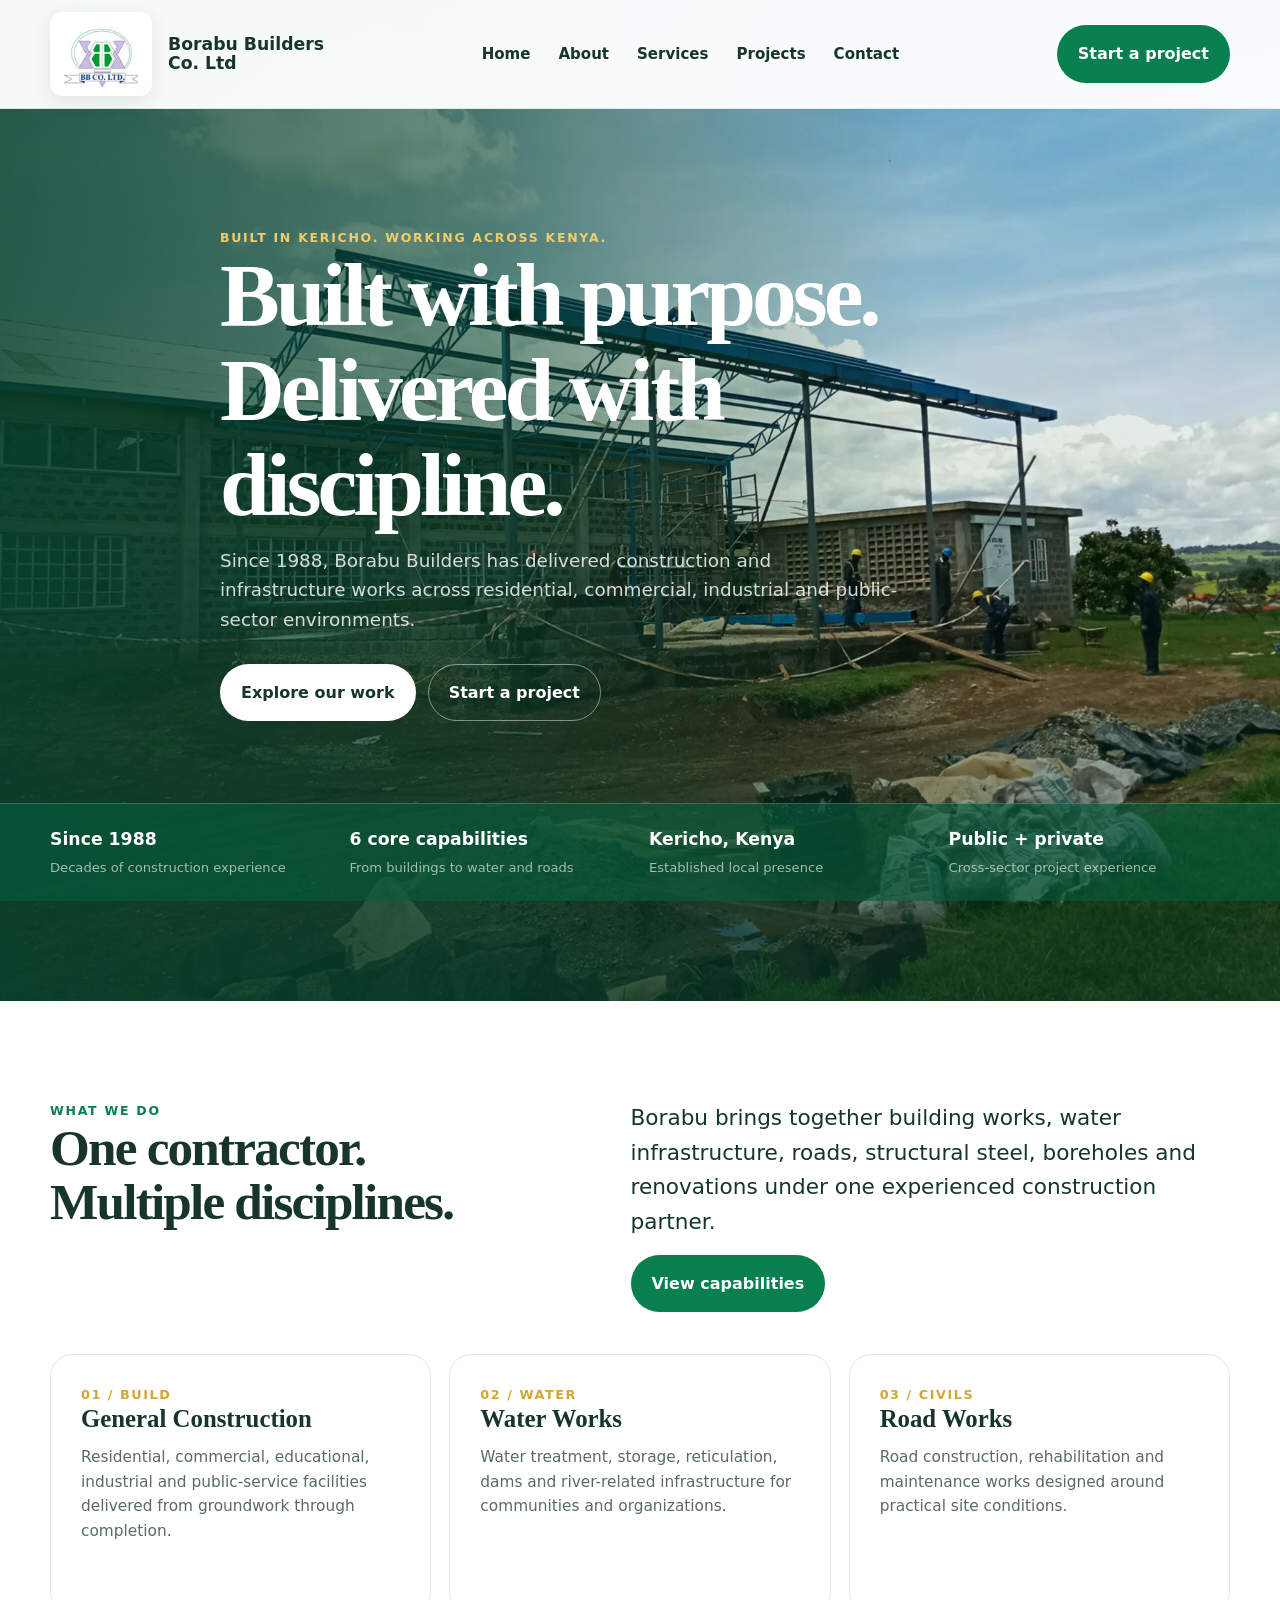
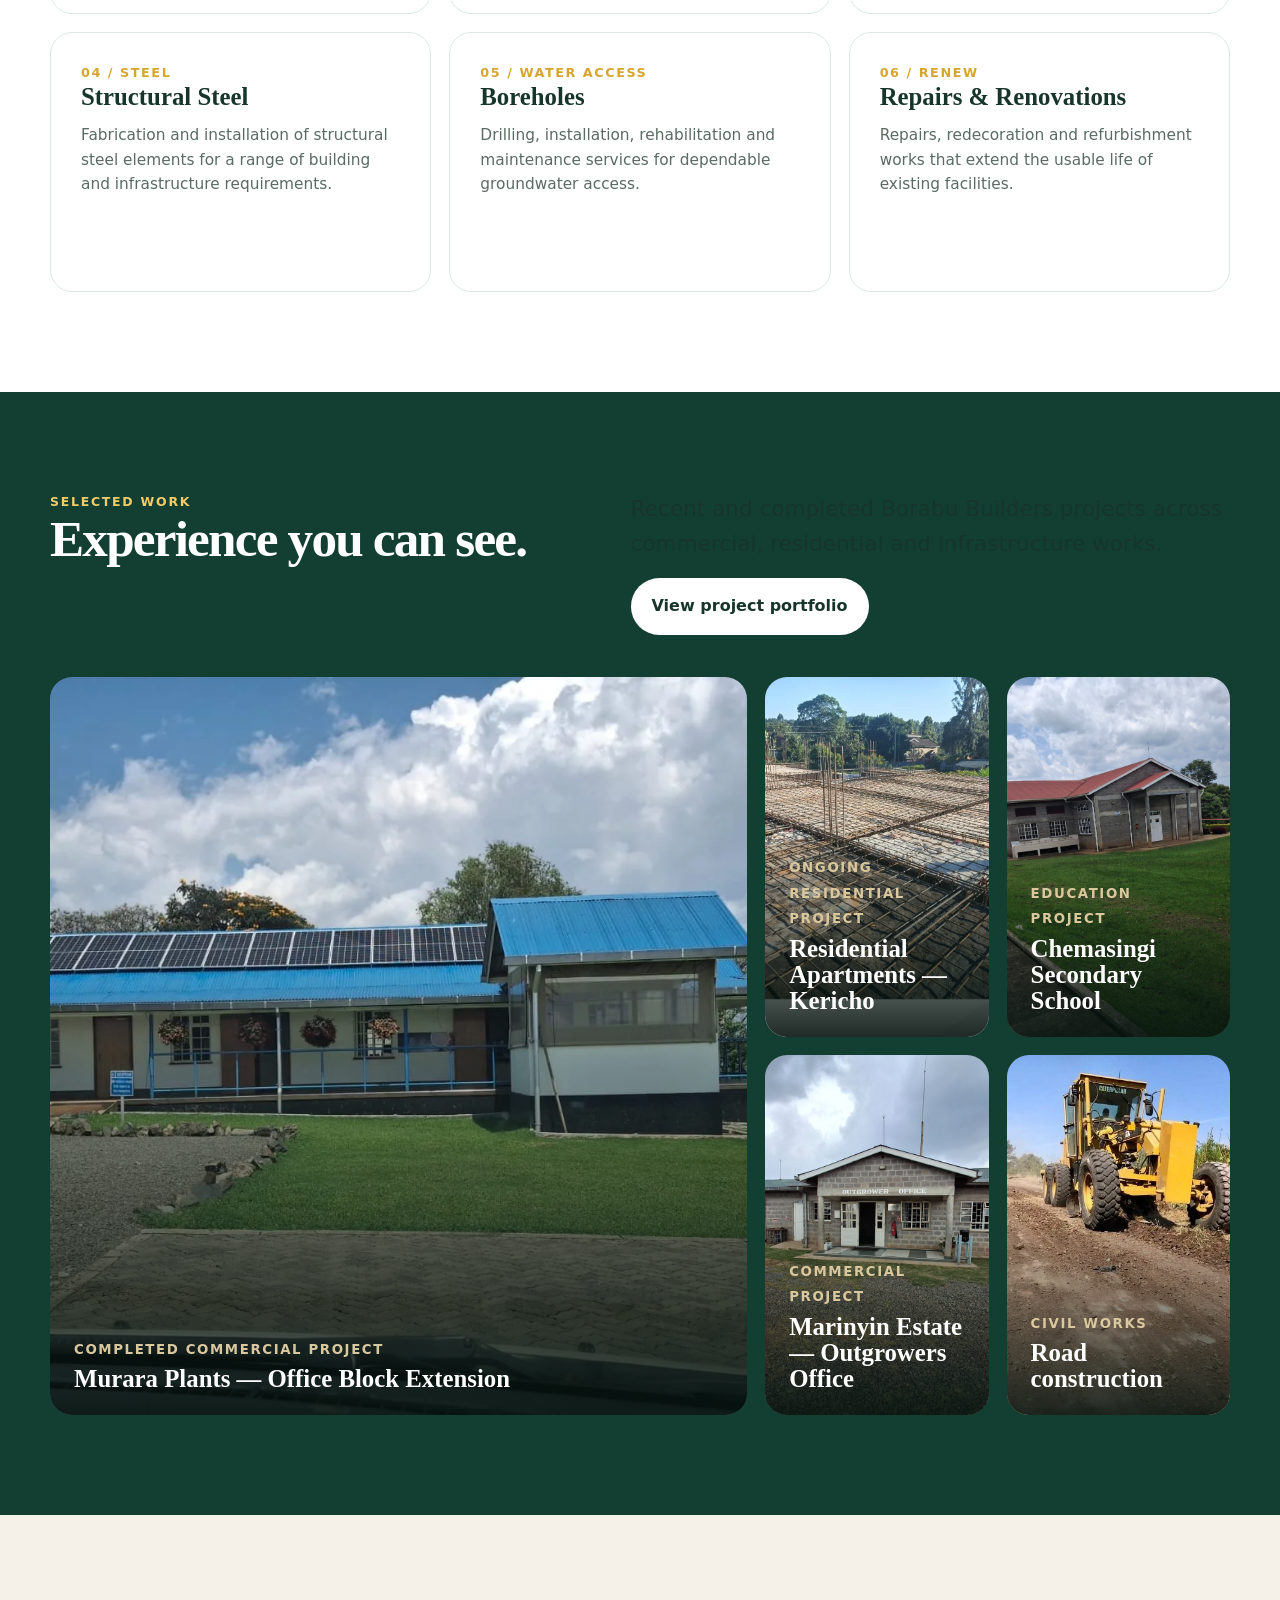
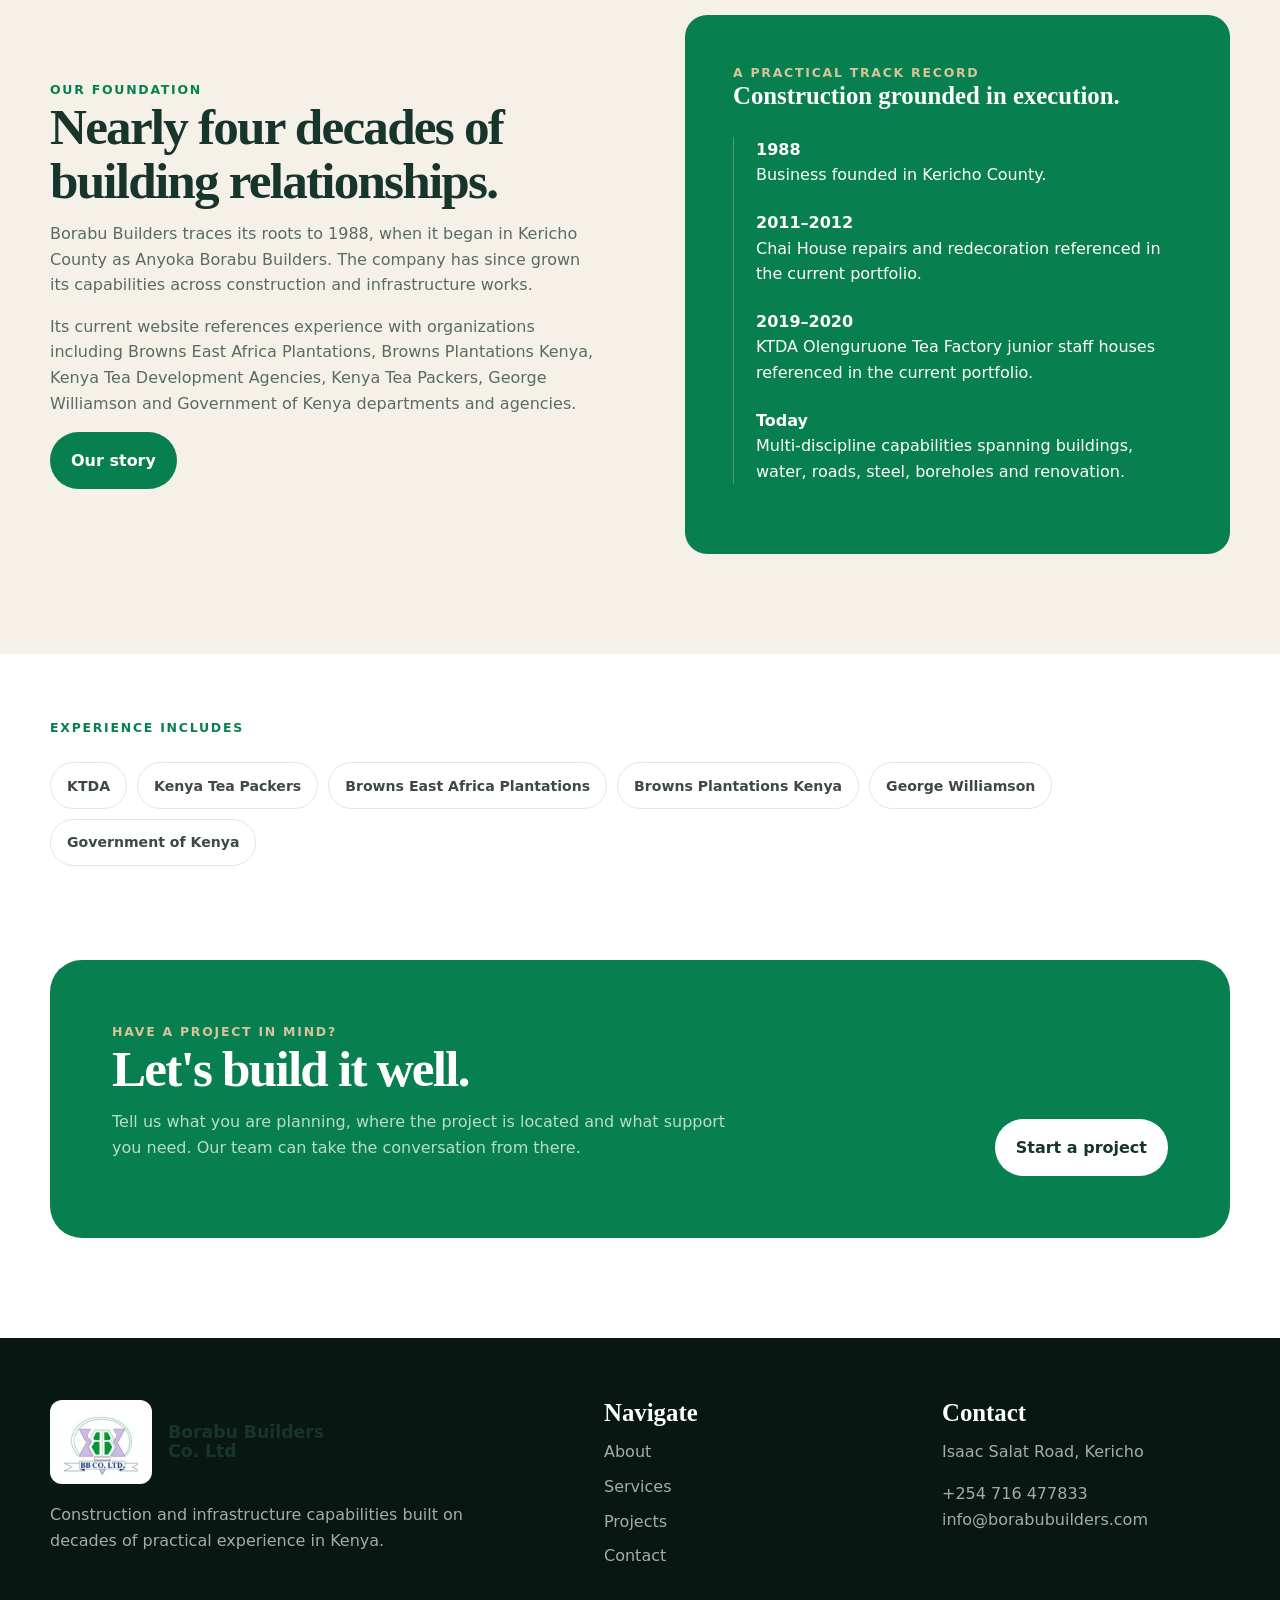
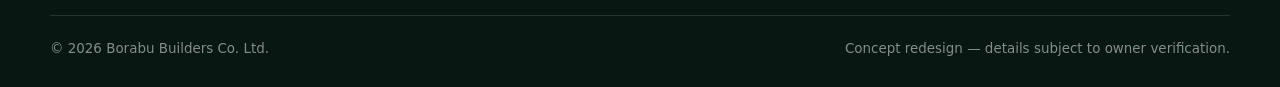
==== commit e7aa9e9d: "Add files via upload" ====
--- a/index.html
+++ b/index.html
@@ -1,9 +1,10 @@
-<!doctype html><html lang="en"><head><meta charset="utf-8"><meta name="viewport" content="width=device-width,initial-scale=1"><title>Borabu Builders Co. Ltd | Construction & Infrastructure</title><meta name="description" content="Borabu Builders Co. Ltd delivers construction, water, road, steel, borehole and renovation works in Kenya."><link rel="stylesheet" href="assets/css/styles.css"></head><body>
-<header class="site-header"><div class="container nav"><a class="brand" href="index.html"><img src="assets/images/borabu-logo.jpg" alt="Borabu Builders logo"><span>Borabu Builders<br>Co. Ltd</span></a><nav class="nav-links"><a href="index.html">Home</a><a href="about.html">About</a><a href="services.html">Services</a><a href="projects.html">Projects</a><a href="contact.html">Contact</a></nav><a class="btn btn-primary project-trigger" href="#start-project">Start a project</a><button class="menu-toggle" aria-label="Toggle menu">☰</button></div></header>
-<main><section class="hero"><div class="hero-media"><img src="assets/images/hero.webp" alt="Structural steel construction project"></div><div class="container hero-content"><div class="eyebrow">Built in Kericho. Working across Kenya.</div><h1>Built with purpose.<br>Delivered with discipline.</h1><p>Since 1988, Borabu Builders has delivered construction and infrastructure works across residential, commercial, industrial and public-sector environments.</p><div class="hero-actions"><a class="btn btn-light" href="projects.html">Explore our work</a><a class="btn btn-outline project-trigger" href="#start-project">Start a project</a></div></div><div class="hero-proof"><div class="container proof-grid"><div class="proof-item"><strong>Since 1988</strong><span>Decades of construction experience</span></div><div class="proof-item"><strong>6 core capabilities</strong><span>From buildings to water and roads</span></div><div class="proof-item"><strong>Kericho, Kenya</strong><span>Established local presence</span></div><div class="proof-item"><strong>Public + private</strong><span>Cross-sector project experience</span></div></div></div></section>
-<section><div class="container intro-grid reveal"><div><div class="eyebrow">What we do</div><h2>One contractor. Multiple disciplines.</h2></div><div><p class="lead">Borabu brings together building works, water infrastructure, roads, structural steel, boreholes and renovations under one experienced construction partner.</p><a class="btn btn-primary" href="services.html">View capabilities</a></div></div><div class="container service-grid"><article class="service-card reveal"><div class="service-no">01 / BUILD</div><h3>General Construction</h3><p>Residential, commercial, educational, industrial and public-service facilities delivered from groundwork through completion.</p></article><article class="service-card reveal"><div class="service-no">02 / WATER</div><h3>Water Works</h3><p>Water treatment, storage, reticulation, dams and river-related infrastructure for communities and organizations.</p></article><article class="service-card reveal"><div class="service-no">03 / CIVILS</div><h3>Road Works</h3><p>Road construction, rehabilitation and maintenance works designed around practical site conditions.</p></article><article class="service-card reveal"><div class="service-no">04 / STEEL</div><h3>Structural Steel</h3><p>Fabrication and installation of structural steel elements for a range of building and infrastructure requirements.</p></article><article class="service-card reveal"><div class="service-no">05 / WATER ACCESS</div><h3>Boreholes</h3><p>Drilling, installation, rehabilitation and maintenance services for dependable groundwater access.</p></article><article class="service-card reveal"><div class="service-no">06 / RENEW</div><h3>Repairs & Renovations</h3><p>Repairs, redecoration and refurbishment works that extend the usable life of existing facilities.</p></article></div></section>
-<section class="projects"><div class="container"><div class="intro-grid reveal"><div><div class="eyebrow">Selected work</div><h2>Experience you can see.</h2></div><div><p class="lead">A selection of projects and site works currently featured in Borabu's public portfolio.</p><a class="btn btn-light" href="projects.html">View project portfolio</a></div></div><div class="project-grid"><a class="project-card large reveal" href="projects.html"><img src="assets/images/project-staff-housing.webp" alt="Completed staff housing project"><div class="project-label"><small>Building works</small><h3>Junior staff housing</h3></div></a><div class="project-stack"><a class="project-card reveal" href="projects.html"><img src="assets/images/project-water.webp" alt="Water infrastructure project"><div class="project-label"><small>Water infrastructure</small><h3>Water works</h3></div></a><a class="project-card reveal" href="projects.html"><img src="assets/images/project-road.webp" alt="Road works project"><div class="project-label"><small>Civil works</small><h3>Road construction</h3></div></a><a class="project-card reveal" href="projects.html"><img src="assets/images/project-borehole.webp" alt="Borehole project"><div class="project-label"><small>Water access</small><h3>Borehole works</h3></div></a><a class="project-card reveal" href="projects.html"><img src="assets/images/project-verandah.webp" alt="Completed verandah"><div class="project-label"><small>Finishing works</small><h3>Staff housing verandah</h3></div></a></div></div></div></section>
+<!DOCTYPE html>
+<html lang="en"><head><meta charset="utf-8"/><meta content="width=device-width,initial-scale=1" name="viewport"/><title>Borabu Builders Co. Ltd | Construction &amp; Infrastructure</title><meta content="Borabu Builders Co. Ltd delivers construction, water, road, steel, borehole and renovation works in Kenya." name="description"/><link href="assets/css/styles.css" rel="stylesheet"/><link href="https://borabubuilders.com/" rel="canonical"/></head><body>
+<header class="site-header"><div class="container nav"><a class="brand" href="index.html"><img alt="Borabu Builders logo" src="assets/images/borabu-logo.jpg"/><span>Borabu Builders<br/>Co. Ltd</span></a><nav class="nav-links"><a href="index.html">Home</a><a href="about.html">About</a><a href="services.html">Services</a><a href="projects.html">Projects</a><a href="contact.html">Contact</a></nav><a class="btn btn-primary project-trigger" href="#start-project">Start a project</a><button aria-label="Toggle menu" class="menu-toggle">☰</button></div></header>
+<main><section class="hero"><div class="hero-media"><img alt="Structural steel construction project" src="assets/images/hero.webp"/></div><div class="container hero-content"><div class="eyebrow">Built in Kericho. Working across Kenya.</div><h1>Built with purpose.<br/>Delivered with discipline.</h1><p>Since 1988, Borabu Builders has delivered construction and infrastructure works across residential, commercial, industrial and public-sector environments.</p><div class="hero-actions"><a class="btn btn-light" href="projects.html">Explore our work</a><a class="btn btn-outline project-trigger" href="#start-project">Start a project</a></div></div><div class="hero-proof"><div class="container proof-grid"><div class="proof-item"><strong>Since 1988</strong><span>Decades of construction experience</span></div><div class="proof-item"><strong>6 core capabilities</strong><span>From buildings to water and roads</span></div><div class="proof-item"><strong>Kericho, Kenya</strong><span>Established local presence</span></div><div class="proof-item"><strong>Public + private</strong><span>Cross-sector project experience</span></div></div></div></section>
+<section><div class="container intro-grid reveal"><div><div class="eyebrow">What we do</div><h2>One contractor. Multiple disciplines.</h2></div><div><p class="lead">Borabu brings together building works, water infrastructure, roads, structural steel, boreholes and renovations under one experienced construction partner.</p><a class="btn btn-primary" href="services.html">View capabilities</a></div></div><div class="container service-grid"><article class="service-card reveal"><div class="service-no">01 / BUILD</div><h3>General Construction</h3><p>Residential, commercial, educational, industrial and public-service facilities delivered from groundwork through completion.</p></article><article class="service-card reveal"><div class="service-no">02 / WATER</div><h3>Water Works</h3><p>Water treatment, storage, reticulation, dams and river-related infrastructure for communities and organizations.</p></article><article class="service-card reveal"><div class="service-no">03 / CIVILS</div><h3>Road Works</h3><p>Road construction, rehabilitation and maintenance works designed around practical site conditions.</p></article><article class="service-card reveal"><div class="service-no">04 / STEEL</div><h3>Structural Steel</h3><p>Fabrication and installation of structural steel elements for a range of building and infrastructure requirements.</p></article><article class="service-card reveal"><div class="service-no">05 / WATER ACCESS</div><h3>Boreholes</h3><p>Drilling, installation, rehabilitation and maintenance services for dependable groundwater access.</p></article><article class="service-card reveal"><div class="service-no">06 / RENEW</div><h3>Repairs &amp; Renovations</h3><p>Repairs, redecoration and refurbishment works that extend the usable life of existing facilities.</p></article></div></section>
+<section class="projects"><div class="container"><div class="intro-grid reveal"><div><div class="eyebrow">Selected work</div><h2>Experience you can see.</h2></div><div><p class="lead">Recent and completed Borabu Builders projects across commercial, residential and infrastructure works.</p><a class="btn btn-light" href="projects.html">View project portfolio</a></div></div><div class="project-grid"><a class="project-card large reveal" href="projects.html"><img alt="Murara Plants completed office block extension" src="assets/images/murara-office-wide.webp"/><div class="project-label"><small>Completed commercial project</small><h3>Murara Plants — Office Block Extension</h3></div></a><div class="project-stack"><a class="project-card reveal" href="projects.html"><img alt="Residential apartments development in Kericho Town" src="assets/images/kericho-apartments-progress.webp"/><div class="project-label"><small>Ongoing residential project</small><h3>Residential Apartments — Kericho</h3></div></a><a class="project-card reveal" href="projects.html"><img alt="Chemasingi Secondary School project" src="assets/images/chemasingi-dining-hall-exterior.jpg"/><div class="project-label"><small>Education project</small><h3>Chemasingi Secondary School</h3></div></a><a class="project-card reveal" href="projects.html"><img alt="Outgrowers Office at Marinyin Estate" src="assets/images/marinyin-outgrowers-office-front.jpg"/><div class="project-label"><small>Commercial project</small><h3>Marinyin Estate — Outgrowers Office</h3></div></a><a class="project-card reveal" href="projects.html"><img alt="Road works project" src="assets/images/project-road.webp"/><div class="project-label"><small>Civil works</small><h3>Road construction</h3></div></a></div></div></div></section>
 <section class="heritage"><div class="container heritage-grid"><div class="reveal"><div class="eyebrow">Our foundation</div><h2>Nearly four decades of building relationships.</h2><p class="lead">Borabu Builders traces its roots to 1988, when it began in Kericho County as Anyoka Borabu Builders. The company has since grown its capabilities across construction and infrastructure works.</p><p>Its current website references experience with organizations including Browns East Africa Plantations, Browns Plantations Kenya, Kenya Tea Development Agencies, Kenya Tea Packers, George Williamson and Government of Kenya departments and agencies.</p><a class="btn btn-primary" href="about.html">Our story</a></div><div class="heritage-panel reveal"><div class="eyebrow" style="color:#d7c49a">A practical track record</div><h3>Construction grounded in execution.</h3><div class="timeline"><div><strong>1988</strong><span>Business founded in Kericho County.</span></div><div><strong>2011–2012</strong><span>Chai House repairs and redecoration referenced in the current portfolio.</span></div><div><strong>2019–2020</strong><span>KTDA Olenguruone Tea Factory junior staff houses referenced in the current portfolio.</span></div><div><strong>Today</strong><span>Multi-discipline capabilities spanning buildings, water, roads, steel, boreholes and renovation.</span></div></div></div></div></section>
 <section class="clients"><div class="container reveal"><div class="eyebrow">Experience includes</div><div class="client-row"><span class="client-chip">KTDA</span><span class="client-chip">Kenya Tea Packers</span><span class="client-chip">Browns East Africa Plantations</span><span class="client-chip">Browns Plantations Kenya</span><span class="client-chip">George Williamson</span><span class="client-chip">Government of Kenya</span></div></div></section>
 <section class="cta"><div class="container"><div class="cta-box reveal"><div><div class="eyebrow" style="color:#d7c49a">Have a project in mind?</div><h2>Let's build it well.</h2><p>Tell us what you are planning, where the project is located and what support you need. Our team can take the conversation from there.</p></div><a class="btn btn-light project-trigger" href="#start-project">Start a project</a></div></div></section></main>
-<footer class="footer"><div class="container"><div class="footer-grid"><div><a class="brand" href="index.html"><img src="assets/images/borabu-logo.jpg" alt="Borabu Builders logo"><span>Borabu Builders<br>Co. Ltd</span></a><p style="margin-top:18px;max-width:420px">Construction and infrastructure capabilities built on decades of practical experience in Kenya.</p></div><div><h3>Navigate</h3><div class="footer-links"><a href="about.html">About</a><a href="services.html">Services</a><a href="projects.html">Projects</a><a href="contact.html">Contact</a></div></div><div><h3>Contact</h3><p>Isaac Salat Road, Kericho</p><a href="tel:+254716477833">+254 716 477833</a><br><a href="mailto:info@borabubuilders.com">info@borabubuilders.com</a></div></div><div class="footer-bottom"><span>© 2026 Borabu Builders Co. Ltd.</span><span>Concept redesign — details subject to owner verification.</span></div></div></footer><script src="assets/js/site.js"></script></body></html>
+<footer class="footer"><div class="container"><div class="footer-grid"><div><a class="brand" href="index.html"><img alt="Borabu Builders logo" src="assets/images/borabu-logo.jpg"/><span>Borabu Builders<br/>Co. Ltd</span></a><p style="margin-top:18px;max-width:420px">Construction and infrastructure capabilities built on decades of practical experience in Kenya.</p></div><div><h3>Navigate</h3><div class="footer-links"><a href="about.html">About</a><a href="services.html">Services</a><a href="projects.html">Projects</a><a href="contact.html">Contact</a></div></div><div><h3>Contact</h3><p>Isaac Salat Road, Kericho</p><a href="tel:+254716477833">+254 716 477833</a><br/><a href="mailto:info@borabubuilders.com">info@borabubuilders.com</a></div></div><div class="footer-bottom"><span>© 2026 Borabu Builders Co. Ltd.</span><span>Concept redesign — details subject to owner verification.</span></div></div></footer><script src="assets/js/site.js"></script></body></html>
--- a/assets/css/styles.css
+++ b/assets/css/styles.css
@@ -15,3 +15,9 @@
 *{box-sizing:border-box}html{scroll-behavior:smooth}body{margin:0;font-family:Inter,ui-sans-serif,system-ui,-apple-system,BlinkMacSystemFont,"Segoe UI",sans-serif;background:var(--paper);color:var(--ink);line-height:1.6}img{max-width:100%;display:block}a{color:inherit;text-decoration:none}.container{width:min(1180px,calc(100% - 40px));margin:auto}.eyebrow{font-size:.78rem;font-weight:800;letter-spacing:.14em;text-transform:uppercase;color:var(--forest)}h1,h2,h3{font-family:Georgia,"Times New Roman",serif;line-height:1.06;margin:0 0 .8rem}h1{font-size:clamp(3rem,7vw,6.4rem);letter-spacing:-.045em}h2{font-size:clamp(2.25rem,4vw,4.2rem);letter-spacing:-.035em}h3{font-size:1.55rem}p{margin:0 0 1rem;color:var(--muted)}.btn{display:inline-flex;align-items:center;justify-content:center;gap:.6rem;padding:.92rem 1.25rem;border-radius:999px;font-weight:800;border:1px solid transparent;transition:.2s ease}.btn-primary{background:var(--forest);color:#fff}.btn-primary:hover{background:#084b33;transform:translateY(-1px)}.btn-light{background:#fff;color:var(--ink)}.btn-outline{border-color:rgba(255,255,255,.45);color:#fff}.site-header{position:fixed;z-index:50;top:0;left:0;right:0;background:rgba(255,255,255,.96);backdrop-filter:blur(14px);border-bottom:1px solid rgba(16,35,29,.08)}.nav{height:108px;display:flex;align-items:center;justify-content:space-between;gap:30px}.brand{display:flex;align-items:center;gap:16px;font-weight:900}.brand img{width:102px;height:84px;object-fit:contain;background:#fff;border-radius:12px;padding:5px;box-shadow:0 5px 18px rgba(14,60,42,.10)}.brand span{font-size:1.08rem;line-height:1.12;max-width:210px;color:var(--ink)}.nav-links{display:flex;align-items:center;gap:28px;font-weight:700;font-size:.94rem}.nav-links a:hover{color:var(--forest)}.menu-toggle{display:none;background:none;border:0;font-size:1.8rem}.hero{min-height:92vh;padding-top:108px;display:grid;align-items:end;position:relative;color:#fff;overflow:hidden;background:#0d5138}.hero-media{position:absolute;inset:0}.hero-media img{width:100%;height:100%;object-fit:cover;object-position:center 50%;filter:saturate(1.08) contrast(1.03) brightness(1.06)}.hero-media:after{content:"";position:absolute;inset:0;background:linear-gradient(90deg,rgba(7,66,43,.84) 0%,rgba(7,66,43,.60) 38%,rgba(7,66,43,.12) 72%,rgba(7,66,43,.10) 100%),linear-gradient(0deg,rgba(7,50,35,.58) 0%,transparent 45%)}.hero-content{position:relative;z-index:2;padding:120px 0 82px;max-width:840px}.hero .eyebrow{color:#f2cc68}.hero p{color:rgba(255,255,255,.82);font-size:1.15rem;max-width:680px}.hero-actions{display:flex;gap:12px;flex-wrap:wrap;margin-top:30px}.hero-proof{position:relative;z-index:2;border-top:1px solid rgba(255,255,255,.18);padding:22px 0;background:rgba(5,92,58,.62)}.proof-grid{display:grid;grid-template-columns:repeat(4,1fr);gap:18px}.proof-item strong{display:block;font-size:1.08rem;color:#fff}.proof-item span{font-size:.82rem;color:rgba(255,255,255,.62)}section{padding:100px 0}.intro-grid{display:grid;grid-template-columns:.9fr 1.1fr;gap:90px;align-items:start}.intro-grid .lead{font-size:1.35rem;color:var(--ink);max-width:730px}.service-grid{display:grid;grid-template-columns:repeat(3,1fr);gap:18px;margin-top:42px}.service-card{background:#fff;border:1px solid var(--line);border-radius:var(--radius);padding:30px;min-height:260px;transition:.25s ease}.service-card:hover{transform:translateY(-5px);box-shadow:var(--shadow)}.service-no{font-size:.8rem;color:var(--gold);font-weight:900;letter-spacing:.12em}.service-card p{font-size:.96rem}.projects{background:#123f31;color:#fff}.projects .eyebrow{color:#f2cc68}.projects p{color:rgba(255,255,255,.65)}.project-grid{display:grid;grid-template-columns:1.2fr .8fr;gap:18px;margin-top:42px}.project-stack{display:grid;grid-template-columns:1fr 1fr;gap:18px}.project-card{position:relative;overflow:hidden;border-radius:var(--radius);min-height:360px;background:#24352f}.project-card.large{min-height:738px}.project-card img{width:100%;height:100%;object-fit:cover;position:absolute;inset:0;transition:transform .5s ease}.project-card:hover img{transform:scale(1.03)}.project-card:after{content:"";position:absolute;inset:0;background:linear-gradient(0deg,rgba(7,20,16,.9),rgba(7,20,16,0) 60%)}.project-label{position:absolute;z-index:2;left:24px;right:24px;bottom:22px}.project-label small{color:#d9c79e;text-transform:uppercase;letter-spacing:.12em;font-weight:800}.project-label h3{margin:.3rem 0 0;color:#fff}.heritage{background:var(--sand)}.heritage-grid{display:grid;grid-template-columns:1fr 1fr;gap:90px;align-items:center}.heritage-panel{background:var(--forest);color:#fff;padding:48px;border-radius:var(--radius)}.heritage-panel p{color:rgba(255,255,255,.74)}.timeline{border-left:1px solid rgba(255,255,255,.25);padding-left:22px;margin-top:28px}.timeline div{margin-bottom:22px}.timeline strong{display:block;color:#fff}.clients{padding:64px 0}.client-row{display:flex;flex-wrap:wrap;gap:10px;margin-top:24px}.client-chip{padding:.7rem 1rem;border:1px solid var(--line);border-radius:999px;background:#fff;font-weight:800;font-size:.88rem;color:#3e4944}.cta{padding:30px 0 100px}.cta-box{background:var(--forest);color:#fff;border-radius:32px;padding:62px;display:flex;justify-content:space-between;align-items:end;gap:40px}.cta-box p{color:rgba(255,255,255,.72);max-width:620px}.footer{background:#091712;color:#fff;padding:62px 0 28px}.footer-grid{display:grid;grid-template-columns:1.4fr .8fr .8fr;gap:50px}.footer p,.footer a{color:rgba(255,255,255,.64)}.footer-links{display:grid;gap:9px}.footer-bottom{margin-top:45px;padding-top:22px;border-top:1px solid rgba(255,255,255,.12);display:flex;justify-content:space-between;gap:20px;font-size:.84rem;color:rgba(255,255,255,.5)}.page-hero{padding:160px 0 80px;background:var(--ink);color:#fff}.page-hero p{color:rgba(255,255,255,.7);max-width:720px;font-size:1.1rem}.content-grid{display:grid;grid-template-columns:.75fr 1.25fr;gap:80px}.image-band{height:520px;border-radius:28px;overflow:hidden}.image-band img{width:100%;height:100%;object-fit:cover}.project-list{display:grid;grid-template-columns:repeat(3,1fr);gap:18px}.project-tile{background:#fff;border:1px solid var(--line);border-radius:18px;overflow:hidden}.project-tile img{width:100%;height:240px;object-fit:cover}.project-tile div{padding:20px}.contact-grid{display:grid;grid-template-columns:.8fr 1.2fr;gap:60px}.contact-card{background:var(--ink);color:#fff;padding:36px;border-radius:24px}.contact-card p,.contact-card a{color:rgba(255,255,255,.72)}form{display:grid;gap:16px}.field{display:grid;gap:7px}label{font-weight:800;font-size:.9rem}input,textarea,select{width:100%;border:1px solid #d7ddda;background:#fff;border-radius:14px;padding:14px 15px;font:inherit;color:var(--ink)}textarea{min-height:160px;resize:vertical}.note{font-size:.82rem;color:#7b857f}.reveal{opacity:0;transform:translateY(18px);transition:.65s ease}.reveal.visible{opacity:1;transform:none}@media(max-width:900px){.nav-links{position:absolute;display:none;top:108px;left:20px;right:20px;background:#fff;box-shadow:var(--shadow);border-radius:18px;padding:18px;flex-direction:column;align-items:flex-start}.nav-links.open{display:flex}.menu-toggle{display:block}.nav .btn{display:none}.proof-grid{grid-template-columns:1fr 1fr}.intro-grid,.heritage-grid,.content-grid,.contact-grid{grid-template-columns:1fr;gap:40px}.service-grid,.project-list{grid-template-columns:1fr 1fr}.project-grid{grid-template-columns:1fr}.project-card.large{min-height:520px}.cta-box{padding:42px;align-items:flex-start;flex-direction:column}.footer-grid{grid-template-columns:1fr 1fr}}@media(max-width:620px){.brand img{width:78px;height:66px}.brand span{font-size:.9rem;max-width:155px}.nav{height:88px}.nav-links{top:88px}.hero{padding-top:88px}.container{width:min(100% - 28px,1180px)}.hero{min-height:780px}.hero-content{padding:100px 0 60px}.hero h1{font-size:3.35rem}.proof-grid{grid-template-columns:1fr 1fr}.service-grid,.project-list,.project-stack{grid-template-columns:1fr}.project-card,.project-card.large{min-height:420px}.cta-box{padding:32px 24px}.footer-grid{grid-template-columns:1fr}.footer-bottom{flex-direction:column}.page-hero{padding-top:135px}section{padding:76px 0}}
 /* V4 project enquiry modal */
 .form-row{display:grid;grid-template-columns:1fr 1fr;gap:14px}.hidden-field{position:absolute!important;left:-9999px!important;width:1px;height:1px;overflow:hidden}.project-modal{position:fixed;inset:0;z-index:200;display:none;align-items:center;justify-content:center;padding:22px}.project-modal.open{display:flex}.project-modal-backdrop{position:absolute;inset:0;background:rgba(8,28,22,.72);backdrop-filter:blur(6px)}.project-modal-panel{position:relative;z-index:2;background:#fff;width:min(780px,100%);max-height:calc(100vh - 44px);overflow:auto;border-radius:26px;box-shadow:0 30px 90px rgba(0,0,0,.28);padding:34px}.project-modal-head{display:flex;justify-content:space-between;gap:20px;align-items:flex-start;margin-bottom:20px}.project-modal-head h2{font-size:clamp(2rem,4vw,3.2rem);margin-bottom:.35rem}.project-modal-close{border:0;background:var(--mint);color:var(--ink);width:44px;height:44px;border-radius:50%;font-size:1.5rem;cursor:pointer;flex:0 0 auto}.project-modal form{gap:13px}.project-modal textarea{min-height:115px}.project-modal .note{margin-bottom:0}.project-modal .btn{margin-top:3px}.modal-open{overflow:hidden}.thank-hero{min-height:70vh;display:flex;align-items:center}.thank-hero .container{padding-top:40px;padding-bottom:40px}@media(max-width:620px){.project-modal{padding:10px;align-items:flex-end}.project-modal-panel{max-height:94vh;border-radius:22px 22px 0 0;padding:24px 18px}.form-row{grid-template-columns:1fr}.project-modal-head h2{font-size:2.1rem}}
+
+/* V5 featured project case studies */
+.featured-projects{display:grid;gap:54px}.case-study{background:#fff;border:1px solid var(--line);border-radius:28px;overflow:hidden;box-shadow:0 14px 45px rgba(16,35,29,.08)}.case-study-cover{height:520px;overflow:hidden;background:#e8ece9}.case-study-cover img{width:100%;height:100%;object-fit:cover}.case-study-copy{padding:38px}.case-study-copy h2{font-size:clamp(2.2rem,4vw,3.7rem);margin-top:.35rem}.case-study-lead{font-size:1.15rem;font-weight:800;color:var(--forest);margin-top:-.25rem}.case-study-copy>p:not(.case-study-lead){max-width:820px}.case-study-gallery{display:grid;grid-template-columns:repeat(4,1fr);gap:12px;margin-top:28px}.case-study-gallery img{width:100%;height:190px;object-fit:cover;border-radius:14px}.case-study-gallery.three{grid-template-columns:repeat(2,1fr)}.portfolio-more{padding-top:10px}.portfolio-more h2{max-width:700px;margin-top:10px;margin-bottom:36px}.project-list.compact .project-tile img{height:210px}@media(max-width:900px){.case-study-cover{height:420px}.case-study-gallery{grid-template-columns:repeat(2,1fr)}}@media(max-width:620px){.case-study-cover{height:300px}.case-study-copy{padding:25px 18px}.case-study-gallery,.case-study-gallery.three{grid-template-columns:1fr 1fr;gap:8px}.case-study-gallery img{height:130px}}
+
+/* V6 project video galleries */
+.project-videos{display:grid;grid-template-columns:1fr 1fr;gap:12px;margin-top:14px}.project-videos video{width:100%;max-height:420px;background:#091712;border-radius:14px}.project-videos.single{grid-template-columns:minmax(0,760px)}@media(max-width:620px){.project-videos{grid-template-columns:1fr}.project-videos.single{grid-template-columns:1fr}}
